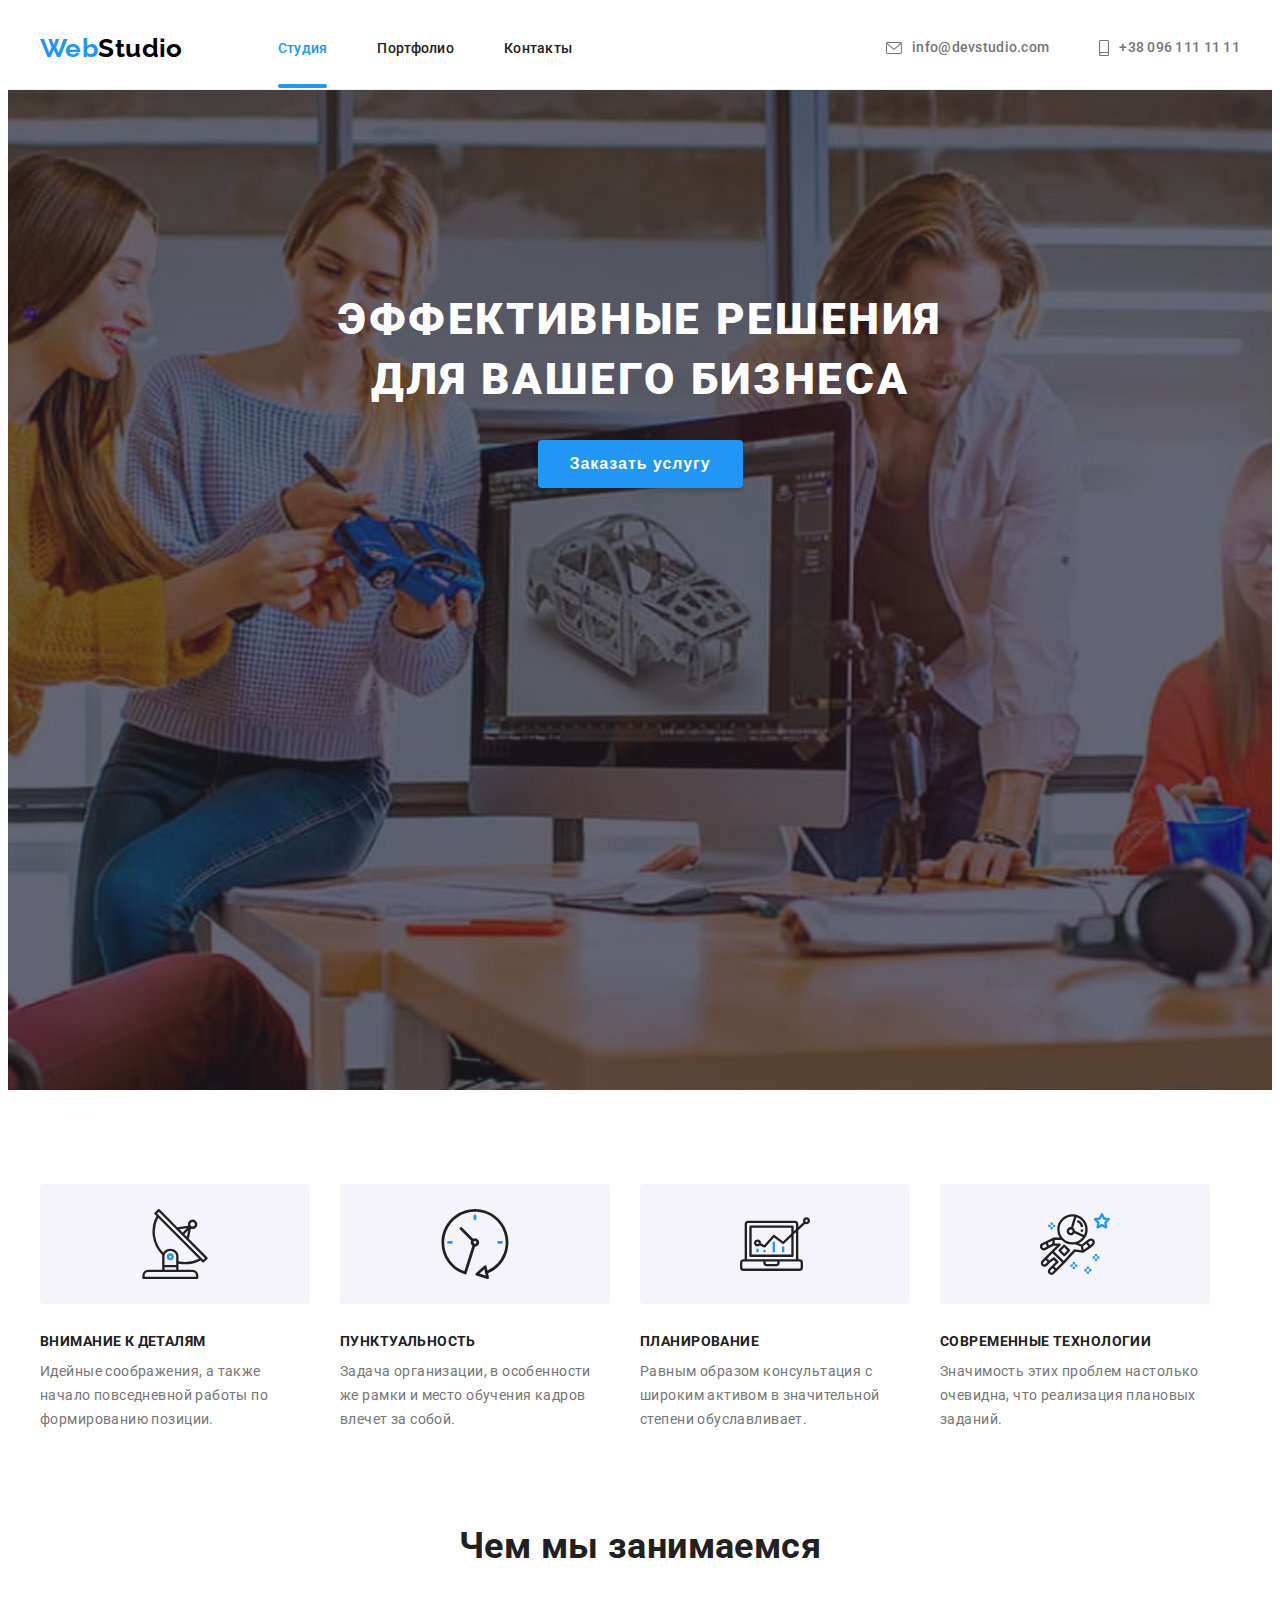
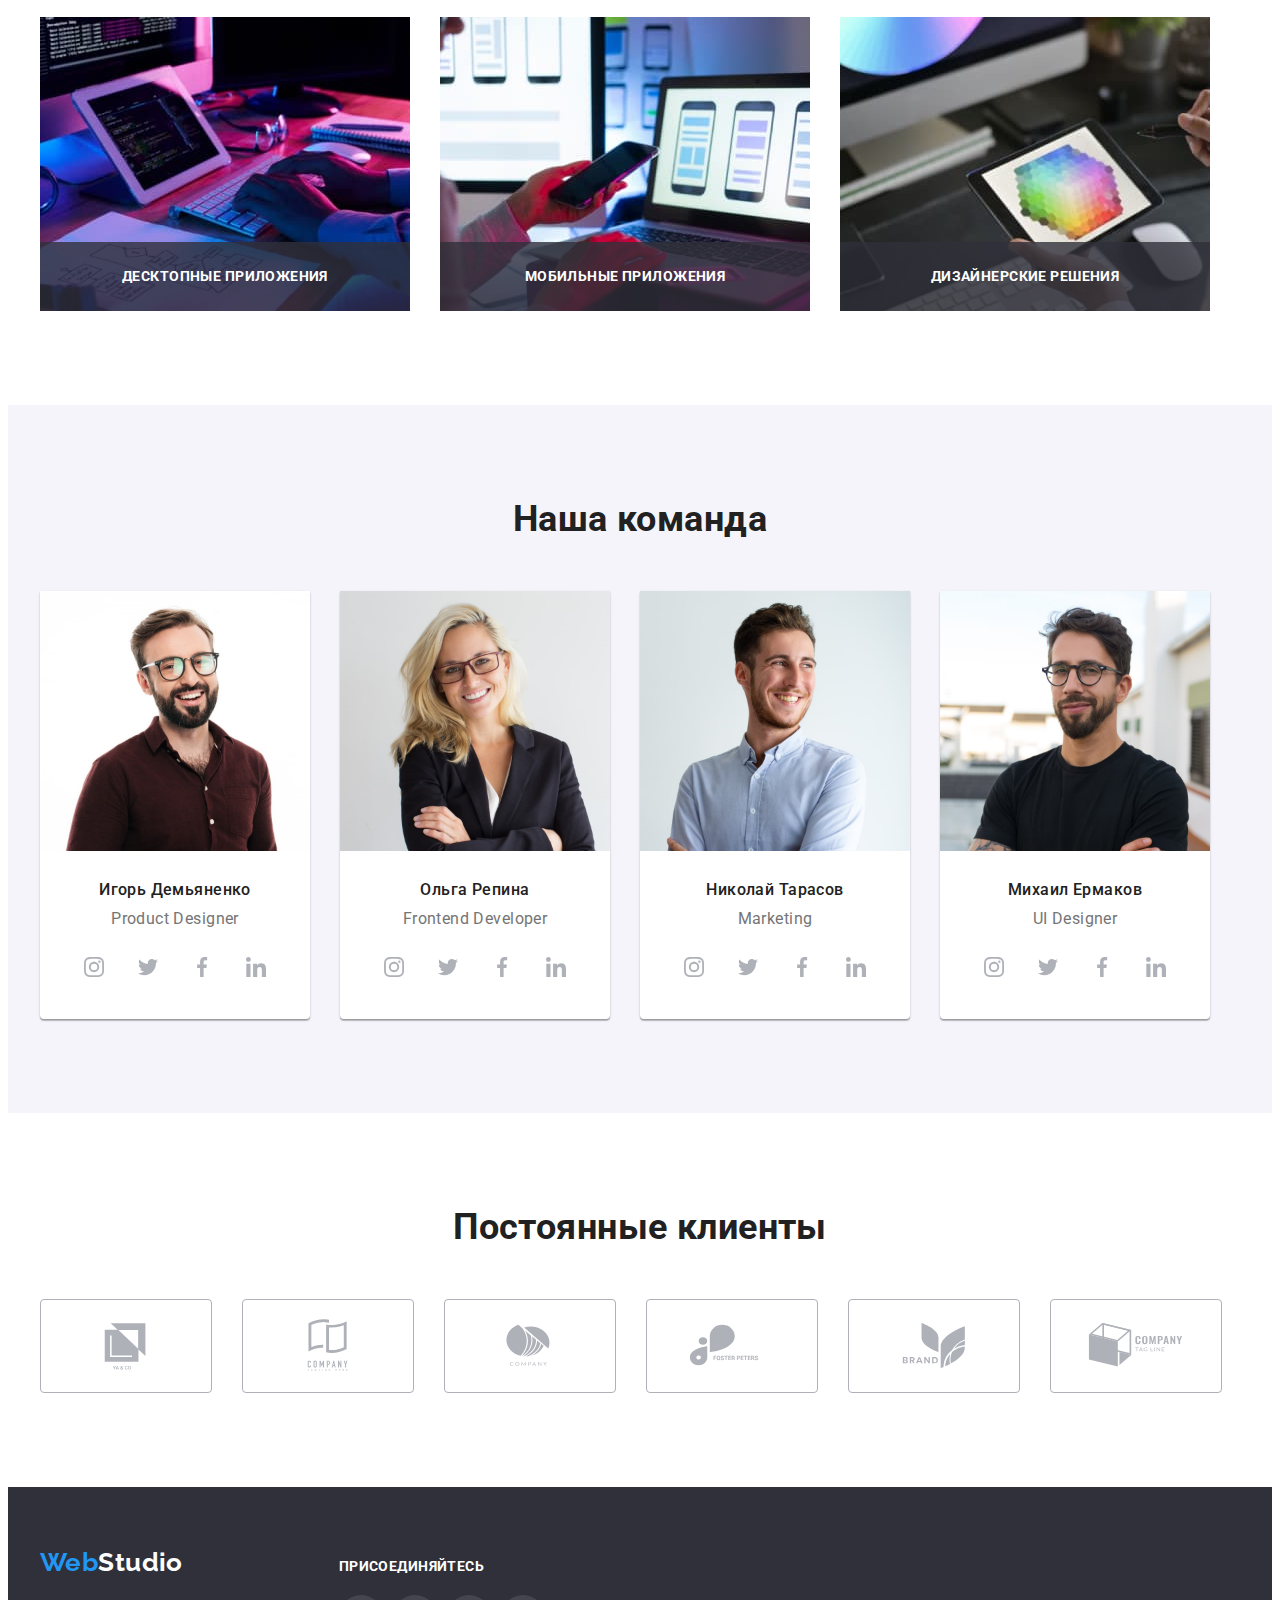
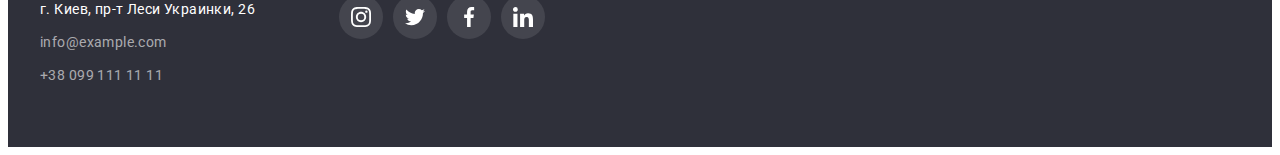
==== index.html @ 24ebf92d "Created" ====
<!DOCTYPE html>
<html lang="ru">
  <head>
    <meta charset="UTF-8" />
    <meta http-equiv="X-UA-Compatible" content="IE=edge" />
    <meta name="viewport" content="width=device-width, initial-scale=1.0" />
    <title>Студия</title>
    <link rel="preconnect" href="https://fonts.googleapis.com" />
    <link rel="preconnect" href="https://fonts.gstatic.com" crossorigin />
    <link
      href="https://fonts.googleapis.com/css2?family=Raleway:wght@700&family=Roboto:wght@400;500;700;900&display=swap"
      rel="stylesheet"
    />
    <link
      rel="stylesheet"
      href="https://cdnjs.cloudflare.com/ajax/libs/modern-normalize/1.1.0/modern-normalize.min.css"
      integrity="sha512-wpPYUAdjBVSE4KJnH1VR1HeZfpl1ub8YT/NKx4PuQ5NmX2tKuGu6U/JRp5y+Y8XG2tV+wKQpNHVUX03MfMFn9Q=="
      crossorigin="anonymous"
      referrerpolicy="no-referrer"
    />
    <!-- <link
      rel="stylesheet"
      href="https://cdnjs.cloudflare.com/ajax/libs/modern-normalize/1.1.0/modern-normalize.min.css"
    /> -->
    <link rel="stylesheet" href="./css/styles.css" />
  </head>
  <body>
    <!-- Header -->
    <header class="header">
      <div class="container flex-box">
        <!-- Навигация -->
        <nav class="main-nav">
          <a class="logo" href="./index.html"
            >Web<span class="logo-part">Studio</span></a
          >
          <ul class="nav-list">
            <li class="list-item">
              <a class="nav-link current" href="./index.html">Студия</a>
            </li>
            <li class="list-item">
              <a class="nav-link" href="./portfolio.html">Портфолио</a>
            </li>
            <li class="list-item"><a class="nav-link" href="">Контакты</a></li>
          </ul>
        </nav>
        <!-- Контакты -->
        <ul class="contacts">
          <li class="contacts-item">
            <a class="contacts-link" href="mailto:info@devstudio.com">
              <svg class="contacts-icon" width="16" height="12">
                <use href="./images/icons.svg#icon-envelope"></use>
              </svg>
              info@devstudio.com</a
            >
          </li>
          <li class="contacts-item">
            <a class="contacts-link" href="tel:+380961111111">
              <svg class="contacts-icon" width="10" height="16">
                <use href="./images/icons.svg#icon-smartphone"></use>
              </svg>
              +38 096 111 11 11</a
            >
          </li>
        </ul>
      </div>
    </header>
    <!-- Main -->
    <main>
      <!-- Секция1 -->
      <section class="hero">
        <div class="container">
          <h1 class="hero-title">
            Эффективные решения <br />
            для вашего бизнеса
          </h1>
          <button class="hero-button" type="button" data-modal-open>
            Заказать услугу
          </button>
        </div>
      </section>
      <!-- Наши преимущества -->
      <section class="section benefits">
        <div class="container">
          <h2 class="title visually-hidden">Наши преимущества</h2>
          <ul class="list">
            <li class="list-item">
              <div class="icon-wrap">
                <svg class="benefits-icon" width="70" height="70">
                  <use href="./images/icons.svg#icon-antenna"></use>
                </svg>
              </div>
              <h3 class="list-title">Внимание к деталям</h3>
              <p class="description">
                Идейные соображения, а также начало повседневной работы по
                формированию позиции.
              </p>
            </li>
            <li class="list-item">
              <div class="icon-wrap">
                <svg class="benefits-icon" width="70" height="70">
                  <use href="./images/icons.svg#icon-clock"></use>
                </svg>
              </div>
              <h3 class="list-title">Пунктуальность</h3>
              <p class="description">
                Задача организации, в особенности же рамки и место обучения
                кадров влечет за собой.
              </p>
            </li>
            <li class="list-item">
              <div class="icon-wrap">
                <svg class="benefits-icon" width="70" height="70">
                  <use href="./images/icons.svg#icon-diagram"></use>
                </svg>
              </div>
              <h3 class="list-title">Планирование</h3>
              <p class="description">
                Равным образом консультация с широким активом в значительной
                степени обуславливает.
              </p>
            </li>
            <li class="list-item">
              <div class="icon-wrap">
                <svg class="benefits-icon" width="70" height="70">
                  <use href="./images/icons.svg#icon-astronaut"></use>
                </svg>
              </div>
              <h3 class="list-title">Современные технологии</h3>
              <p class="description">
                Значимость этих проблем настолько очевидна, что реализация
                плановых заданий.
              </p>
            </li>
          </ul>
        </div>
      </section>
      <!-- Чем мы занимаемся -->
      <section class="section services">
        <div class="container">
          <h2 class="title">Чем мы занимаемся</h2>
          <ul class="list">
            <li class="item">
              <a class="link" href=""
                ><img
                  class="no-gap"
                  src="./images/html-coding.jpg"
                  alt="Верстка"
                  width="370"
                />
                <h3 class="services-name">Десктопные приложения</h3></a
              >
            </li>
            <li class="item">
              <a class="link" href=""
                ><img
                  class="no-gap"
                  src="./images/mobile-adaptation.jpg"
                  alt="Адаптация под мобильные утройства"
                  width="370"
                />
                <h3 class="services-name">Мобильные приложения</h3></a
              >
            </li>
            <li class="item">
              <a class="link" href=""
                ><img
                  class="no-gap"
                  src="./images/styling.jpg"
                  alt="Стилизация"
                  width="370"
                />
                <h3 class="services-name">Дизайнерские решения</h3></a
              >
            </li>
          </ul>
        </div>
      </section>
      <!-- Наша команда -->
      <section class="section team">
        <div class="container">
          <h2 class="title">Наша команда</h2>
          <ul class="list">
            <li class="item">
              <img
                class="no-gap"
                src="./images/igor-demianenko.jpg"
                alt="Игорь Демьяненко"
                width="270"
              />
              <h3 class="team-member">Игорь Демьяненко</h3>
              <p class="position">Product Designer</p>
              <ul class="social-list">
                <li class="social-item">
                  <a
                    class="social-link"
                    href=""
                    target="_blank"
                    rel="noopener noreferrer"
                  >
                    <svg class="social-icon" width="20" height="20">
                      <use href="./images/icons.svg#icon-instagram"></use>
                    </svg>
                  </a>
                </li>
                <li class="social-item">
                  <a
                    class="social-link"
                    href=""
                    target="_blank"
                    rel="noopener noreferrer"
                  >
                    <svg class="social-icon" width="20" height="20">
                      <use href="./images/icons.svg#icon-twitter"></use>
                    </svg>
                  </a>
                </li>
                <li class="social-item">
                  <a
                    class="social-link"
                    href=""
                    target="_blank"
                    rel="noopener noreferrer"
                  >
                    <svg class="social-icon" width="20" height="20">
                      <use href="./images/icons.svg#icon-facebook"></use>
                    </svg>
                  </a>
                </li>
                <li class="social-item">
                  <a
                    class="social-link"
                    href=""
                    target="_blank"
                    rel="noopener noreferrer"
                  >
                    <svg class="social-icon" width="20" height="20">
                      <use href="./images/icons.svg#icon-linkedin"></use>
                    </svg>
                  </a>
                </li>
              </ul>
            </li>
            <li class="item">
              <img
                class="no-gap"
                src="./images/olga-repina.jpg"
                alt="Ольга Репина"
                width="270"
              />
              <h3 class="team-member">Ольга Репина</h3>
              <p class="position">Frontend Developer</p>
              <ul class="social-list">
                <li class="social-item">
                  <a
                    class="social-link"
                    href=""
                    target="_blank"
                    rel="noopener noreferrer"
                  >
                    <svg class="social-icon" width="20" height="20">
                      <use href="./images/icons.svg#icon-instagram"></use>
                    </svg>
                  </a>
                </li>
                <li class="social-item">
                  <a
                    class="social-link"
                    href=""
                    target="_blank"
                    rel="noopener noreferrer"
                  >
                    <svg class="social-icon" width="20" height="20">
                      <use href="./images/icons.svg#icon-twitter"></use>
                    </svg>
                  </a>
                </li>
                <li class="social-item">
                  <a
                    class="social-link"
                    href=""
                    target="_blank"
                    rel="noopener noreferrer"
                  >
                    <svg class="social-icon" width="20" height="20">
                      <use href="./images/icons.svg#icon-facebook"></use>
                    </svg>
                  </a>
                </li>
                <li class="social-item">
                  <a
                    class="social-link"
                    href=""
                    target="_blank"
                    rel="noopener noreferrer"
                  >
                    <svg class="social-icon" width="20" height="20">
                      <use href="./images/icons.svg#icon-linkedin"></use>
                    </svg>
                  </a>
                </li>
              </ul>
            </li>
            <li class="item">
              <img
                class="no-gap"
                src="./images/nikolay-tarasov.jpg"
                alt="Николай Тарасов"
                width="270"
              />
              <h3 class="team-member">Николай Тарасов</h3>
              <p class="position">Marketing</p>
              <ul class="social-list">
                <li class="social-item">
                  <a
                    class="social-link"
                    href=""
                    target="_blank"
                    rel="noopener noreferrer"
                  >
                    <svg class="social-icon" width="20" height="20">
                      <use href="./images/icons.svg#icon-instagram"></use>
                    </svg>
                  </a>
                </li>
                <li class="social-item">
                  <a
                    class="social-link"
                    href=""
                    target="_blank"
                    rel="noopener noreferrer"
                  >
                    <svg class="social-icon" width="20" height="20">
                      <use href="./images/icons.svg#icon-twitter"></use>
                    </svg>
                  </a>
                </li>
                <li class="social-item">
                  <a
                    class="social-link"
                    href=""
                    target="_blank"
                    rel="noopener noreferrer"
                  >
                    <svg class="social-icon" width="20" height="20">
                      <use href="./images/icons.svg#icon-facebook"></use>
                    </svg>
                  </a>
                </li>
                <li class="social-item">
                  <a
                    class="social-link"
                    href=""
                    target="_blank"
                    rel="noopener noreferrer"
                  >
                    <svg class="social-icon" width="20" height="20">
                      <use href="./images/icons.svg#icon-linkedin"></use>
                    </svg>
                  </a>
                </li>
              </ul>
            </li>
            <li class="item">
              <img
                class="no-gap"
                src="./images/mihail-ermakov.jpg"
                alt="Михаил Ермаков"
                width="270"
              />
              <h3 class="team-member">Михаил Ермаков</h3>
              <p class="position">UI Designer</p>
              <ul class="social-list">
                <li class="social-item">
                  <a
                    class="social-link"
                    href=""
                    target="_blank"
                    rel="noopener noreferrer"
                  >
                    <svg class="social-icon" width="20" height="20">
                      <use href="./images/icons.svg#icon-instagram"></use>
                    </svg>
                  </a>
                </li>
                <li class="social-item">
                  <a
                    class="social-link"
                    href=""
                    target="_blank"
                    rel="noopener noreferrer"
                  >
                    <svg class="social-icon" width="20" height="20">
                      <use href="./images/icons.svg#icon-twitter"></use>
                    </svg>
                  </a>
                </li>
                <li class="social-item">
                  <a
                    class="social-link"
                    href=""
                    target="_blank"
                    rel="noopener noreferrer"
                  >
                    <svg class="social-icon" width="20" height="20">
                      <use href="./images/icons.svg#icon-facebook"></use>
                    </svg>
                  </a>
                </li>
                <li class="social-item">
                  <a
                    class="social-link"
                    href=""
                    target="_blank"
                    rel="noopener noreferrer"
                  >
                    <svg class="social-icon" width="20" height="20">
                      <use href="./images/icons.svg#icon-linkedin"></use>
                    </svg>
                  </a>
                </li>
              </ul>
            </li>
          </ul>
        </div>
      </section>
      <!-- Секция Клиенты -->
      <section class="section clients">
        <div class="container">
          <h2 class="title">Постоянные клиенты</h2>
          <ul class="clients-list">
            <li class="item">
              <a class="link" href="" target="_blank" rel="noopener noreferrer">
                <svg class="clients-icon" width="106" height="60">
                  <use href="./images/icons.svg#icon-logo-1"></use>
                </svg>
              </a>
            </li>
            <li class="item">
              <a class="link" href="" target="_blank" rel="noopener noreferrer">
                <svg class="clients-icon" width="106" height="60">
                  <use href="./images/icons.svg#icon-logo-2"></use>
                </svg>
              </a>
            </li>
            <li class="item">
              <a class="link" href="" target="_blank" rel="noopener noreferrer">
                <svg class="clients-icon" width="106" height="60">
                  <use href="./images/icons.svg#icon-logo-3"></use>
                </svg>
              </a>
            </li>
            <li class="item">
              <a class="link" href="" target="_blank" rel="noopener noreferrer">
                <svg class="clients-icon" width="106" height="60">
                  <use href="./images/icons.svg#icon-logo-4"></use>
                </svg>
              </a>
            </li>
            <li class="item">
              <a class="link" href="" target="_blank" rel="noopener noreferrer">
                <svg class="clients-icon" width="106" height="60">
                  <use href="./images/icons.svg#icon-logo-5"></use>
                </svg>
              </a>
            </li>
            <li class="item">
              <a class="link" href="" target="_blank" rel="noopener noreferrer">
                <svg class="clients-icon" width="106" height="60">
                  <use href="./images/icons.svg#icon-logo-6"></use>
                </svg>
              </a>
            </li>
          </ul>
        </div>
      </section>
    </main>
    <!-- Footer -->
    <footer class="footer">
      <div class="container flex-footer">
        <div class="address">
          <a class="logo" href="./index.html"
            >Web<span class="logo-part">Studio</span></a
          >
          <address>
            <p class="physical-address">г. Киев, пр-т Леси Украинки, 26</p>
            <br />
            <a class="web-address" href="mailto:info@example.com"
              >info@example.com</a
            ><br />
            <a class="web-address" href="tel:+380991111111"
              >+38 099 111 11 11</a
            >
          </address>
        </div>
        <div class="subscribe">
          <b class="join">Присоединяйтесь</b>
          <ul class="social-list">
            <li class="item">
              <a
                class="social-link"
                href=""
                target="_blank"
                rel="noopener noreferrer"
              >
                <svg class="social-icon" width="20" height="20">
                  <use href="./images/icons.svg#icon-instagram"></use>
                </svg>
              </a>
            </li>
            <li class="item">
              <a
                class="social-link"
                href=""
                target="_blank"
                rel="noopener noreferrer"
              >
                <svg class="social-icon" width="20" height="20">
                  <use href="./images/icons.svg#icon-twitter"></use>
                </svg>
              </a>
            </li>
            <li class="item">
              <a
                class="social-link"
                href=""
                target="_blank"
                rel="noopener noreferrer"
              >
                <svg class="social-icon" width="20" height="20">
                  <use href="./images/icons.svg#icon-facebook"></use>
                </svg>
              </a>
            </li>
            <li class="item">
              <a
                class="social-link"
                href=""
                target="_blank"
                rel="noopener noreferrer"
              >
                <svg class="social-icon" width="20" height="20">
                  <use href="./images/icons.svg#icon-linkedin"></use>
                </svg>
              </a>
            </li>
          </ul>
        </div>
      </div>
    </footer>

    <div class="back-drop is-hidden" data-modal>
      <div class="modal">
        <p>Lorem ipsum dolor sit amet consectetur.</p>
        <button class="close-button" type="button" data-modal-close>
          <svg class="close-icon" width="11" height="11">
                  <use href="./images/icons.svg#icon-close"></use>
                </svg>
        </button>
      </div>
    </div>
    <script src="./js/modal.js"></script>
  </body>
</html>
---- css/styles.css ----
/* Переменные */
:root {
  --background-color: #ffffff;
  --nav-link-color: #212121;
  --focus-color: #2196f3;
  --logo-color: #2196f3;
  --text-color: #757575;
  --title-color: #212121;
  --button-text-color: #212121;
}

/* основные стили */
body {
  background-color: var(--background-color);
  color: var(--text-color);
  font-family: Roboto, sans-serif;
  /* identical to box height, or 188% */
  font-size: 14px;
  line-height: 1.71;
  /* or 171% */
  letter-spacing: 0.03em;
}

.visually-hidden {
  position: absolute;
  width: 1px;
  height: 1px;
  margin: -1px;
  border: 0;
  padding: 0;

  white-space: nowrap;
  clip-path: inset(100%);
  clip: rect(0 0 0 0);
  overflow: hidden;
}

.header {
  border-bottom: 1px solid #ececec;
}

/* контейнер */
.container {
  width: 1200px;
  margin-top: 0;
  margin-bottom: 0;
  margin-right: auto;
  margin-left: auto;
  padding-left: 15px;
  padding-right: 15px;

  /* outline: 2px solid tomato;  */
}

/* флексбокс */
.flex-box {
  display: flex;
  align-items: center;
}

/* флексбокс для навигации */
.main-nav {
  display: flex;
  align-items: center;

  /* outline: 2px solid green;  */
}

/* Оформление списков навигации и контактов */

.nav-list {
  display: flex;
  margin: 0;
  padding: 0;

  list-style: none;

  /* outline: 2px solid yellow;  */
}

/* лого первая часть */
.logo /* ,.logo:hover,.logo:focus  */ {
  margin-right: 95px;
  padding-top: 25px;
  padding-bottom: 25px;

  color: var(--logo-color);
  font-family: "Raleway", sans-serif;
  font-weight: 700;
  font-size: 26px;
  line-height: 1.19;
  /* identical to box height */
  text-decoration: none;

  /* outline: 2px solid blue;  */
}

/* Лого вторая часть */
.logo-part /* ,.logo-part:focus,.logo-part:hover */ {
  --logo-color: #000000;
  color: var(--logo-color);
}

/* отступ между ссылками навигцации */
.nav-list .list-item + .list-item {
  margin-left: 50px;
}

/* 
альтернтивный отступ между ссылками навигации

.nav-list .list-item:not(:last-child)  {
    margin-right: 50px;
} */

/* Ссылки навигации */
.nav-link {
  position: relative;
  padding-top: 32px;
  padding-bottom: 32px;

  color: var(--nav-link-color);
  font-weight: 500;
  line-height: 1.14;
  letter-spacing: 0.02em;
  text-decoration: none;

  transition: color 250ms cubic-bezier(0.4, 0, 0.2, 1);

  /* outline: 2px solid green;  */
}

.current.nav-link::after {
  content: '';
  position: absolute;
  left: 0;
  bottom: 0;
  width: 100%;
  height: 4px;
  background-color: #2196F3;
  border-radius: 2px;
}

/* Подсветка текущей страницы и наведения */
.current,
.nav-link:hover,
.nav-link:focus {
  color: var(--focus-color);
}

/* оформление контактов */

.contacts {
  display: flex;
  margin: 0;
  padding: 0;
  margin-left: auto;

  list-style: none;

  /* outline: 2px solid black;  */
}

.contacts-item {
  /* outline: 2px solid gold; */
}

.contacts-link {
  display: inline-flex;
  align-items: center;
  padding-top: 32px;
  padding-bottom: 32px;

  color: var(--text-color);
  font-weight: 500;
  line-height: 1.14;
  letter-spacing: 0.02em;
  text-decoration: none;

  transition: color 250ms cubic-bezier(0.4, 0, 0.2, 1);

  /* outline: 2px solid green;   */
}

/* отступ между контактами */
.contacts-item + .contacts-item {
  margin-left: 50px;
}

/* альтернтивный отступ между контактами */
/* .contacts-item:not(:last-child) {
    margin-right: 50px;
} */

.contacts-link:hover,
.contacts-link:focus {
  color: var(--focus-color);
}

.contacts-icon {
  margin-right: 10px;
  fill: currentColor;
}

/* Стилизация основы */

/* Секция герой */
.hero {
  max-width: 1600px;
  height: 600px;
  margin-left: auto;
  margin-right: auto;

  padding-top: 200px;
  padding-bottom: 200px;

  background-color: #c4c4c4;
  background-image: linear-gradient(
      to right,
      rgba(47, 48, 58, 0.4),
      rgba(47, 48, 58, 0.4)
    ),
    url(../images/hero.jpg);
  background-size: cover;
  background-repeat: no-repeat;
  background-position: center;

  /* outline: 2px solid black;  */
}

/* Оформления заголовка */
.hero-title {
  margin: 0;
  margin-bottom: 30px;

  /* background-color: #757575; временное значение */
  --title-color: #ffffff;
  color: var(--title-color);
  font-weight: 900;
  font-size: 44px;
  line-height: 1.36;
  /* or 136% */
  text-align: center;
  letter-spacing: 0.06em;
  text-transform: uppercase;

  /* outline: 2px solid black;  */
}

/* кнопка герой */
.hero-button {
  display: block;
  padding-top: 10px;
  padding-bottom: 10px;
  padding-right: 32px;
  padding-left: 32px;
  margin-right: auto;
  margin-left: auto;

  border: none;
  border-radius: 4px;

  --button-text-color: #ffffff;
  color: var(--button-text-color);
  background-color: var(--focus-color);
  font-size: 16px;
  font-weight: 700; /*????*/
  line-height: 1.8;
  /* identical to box height, or 188% */
  letter-spacing: 0.06em;
  cursor: pointer;

  box-shadow: 0px 4px 4px rgba(0, 0, 0, 0.15);

  transition: color 250ms cubic-bezier(0.4, 0, 0.2, 1), background-color 250ms cubic-bezier(0.4, 0, 0.2, 1);

  /* outline: 2px solid black;  */
}

.hero-button:hover,
.hero-button:focus {
  --button-text-color: #000000;
  color: var(--button-text-color);
  --focus-color: #ffffff;
  background-color: var(--focus-color);
}

.section {
  padding-top: 94px;
  padding-bottom: 94px;

  /* outline: 2px solid grey; */
}

/* Секция преимущества */
.benefits {
}

.benefits .icon-wrap {
  display: flex;
  height: 120px;
  margin-bottom: 30px;
  align-items: center;
  justify-content: center;

  background-color: #f5f4fa;
  border-radius: 4px;

  /* outline: 2px solid green; */
}

.benefits-icon {
}

/* Оформление заголовка преимуществ */
.benefits .title {
  
  margin: 0;

  color: var(--title-color);
  font-size: 36px;
  line-height: 1.16;
  text-align: center;

  /* outline: 2px solid green; */
}

/* оформление списка преимуществ */
.benefits .list {
  display: flex;
  margin: 0;
  padding: 0;

  list-style: none;

  /* outline: 2px solid yellow; */
}

.benefits .list-item {
  width: 270px;
}

.benefits .list-item + .list-item {
  margin-left: 30px;
}

/* оформление преимущества */
.benefits .list-title {
  margin: 0;
  margin-bottom: 10px;

  color: var(--title-color);
  font-style: normal;
  font-size: 14px;
  line-height: 1.14;
  text-transform: uppercase;

  /* outline: 2px solid blueviolet; */
}

.benefits .description {
  margin: 0;

  /* outline: 2px solid brown; */
}

/* секция услуги */
.services {
  padding-top: 0;
}

.services .title {
  margin: 0;
  margin-bottom: 50px;

  color: var(--title-color);
  font-size: 36px;
  line-height: 1.16;
  text-align: center;

  /* outline: 2px solid green; */
}

/* оформление списка услуг */
.services .list {
  display: flex;
  margin: 0;
  padding: 0;

  list-style: none;

  /* outline: 2px solid gold; */
}

.services .item + .item {
  margin-left: 30px;
}

.services .no-gap {
  display: block;

  /* outline: 2px solid firebrick; */
}

.services .link {
  position: relative;
  text-decoration: none;
}

.services .services-name {
  position:absolute;
  bottom: 0;
  left:0;
  width: 100%;
  margin:0;
  padding-top: 27px;
  padding-bottom: 27px;
  background-color: rgba(47, 48, 58, 0.8);

  font-size: inherit; 
  line-height: 1.14;
  text-align: center;
  letter-spacing: 0.03em;
  text-transform: uppercase;
  color: #ffffff;

}

/* секция команда */
.team.section {
  --background-color: #f5f4fa;
  background-color: var(--background-color);
}

.team .title {
  margin: 0;
  margin-bottom: 50px;

  color: var(--title-color);
  font-size: 36px;
  line-height: 1.16;
  text-align: center;

  /* outline: 2px solid green; */
}

/* оформление списка команды */
.team .list {
  display: flex;
  margin: 0;
  padding: 0;

  list-style: none;

  /* outline: 2px solid teal; */
}

.team .item {
  padding-bottom: 30px;
  --background-color: #ffffff;
  background-color: var(--background-color);

  box-shadow: 0px 1px 3px rgba(0, 0, 0, 0.12), 0px 1px 1px rgba(0, 0, 0, 0.14),
    0px 2px 1px rgba(0, 0, 0, 0.2);
  border-radius: 0px 0px 4px 4px;

  /* outline: 2px solid purple; */
}

.team .item + .item {
  margin-left: 30px;
}

.team .no-gap {
  display: block;
  margin-bottom: 30px;
}

/* офрормление сотрудника */
.team-member {
  margin: 0;
  margin-bottom: 10px;

  color: var(--title-color);
  font-weight: 500;
  font-size: 16px;
  line-height: 1.18;
  /* identical to box height */
  text-align: center;
}

/* оформление должности */
.position {
  margin: 0;
  margin-bottom: 16px;

  color: var(--text-color);
  font-size: 16px;
  line-height: 1.18;
  /* identical to box height */
  text-align: center;
}

.team .social-list {
  display: flex;
  list-style: none;
  margin: 0;
  padding: 0;
  justify-content: center;

  /* outline: 2px solid white; */
}

.team .social-item + .social-item {
  margin-left: 10px;
}

.team .social-link {
  display: inline-flex;
  width: 44px;
  height: 44px;
  align-items: center;
  justify-content: center;

  color: #afb1b8;
  background-color: #ffffff;

  /* border: 1px solid #afb1b8; */
  border-radius: 50%;

  text-decoration: none;

  transition: color 250ms cubic-bezier(0.4, 0, 0.2, 1), background-color 250ms cubic-bezier(0.4, 0, 0.2, 1);;
}

.team .social-link:focus,
.team .social-link:hover {
  color: #ffffff;
  background-color: var(--focus-color);
}

.team .social-icon {
  fill: currentColor;
}

.clients .title {
  margin: 0;
  margin-bottom: 50px;

  color: var(--title-color);
  font-size: 36px;
  line-height: 1.16;
  text-align: center;

  /* outline: 2px solid green; */
}

/* оформление списка клиентов */
.clients-list {
  display: flex;
  margin: 0;
  padding: 0;
  list-style: none;

  /* outline: 2px solid teal; */
}

.clients-list .link {
  display: inline-flex;
  width: 170px;
  height: 92px;
  align-items: center;
  justify-content: center;

  color: #afb1b8;

  border: 1px solid #afb1b8;
  border-radius: 4px;

  text-decoration: none;

  transition: color 250ms cubic-bezier(0.4, 0, 0.2, 1), border-color 250ms cubic-bezier(0.4, 0, 0.2, 1);

  /* outline: 2px solid black; */
}

.clients-list .item + .item {
  margin-left: 30px;
}

.clients-list .link:focus,
.clients-list .link:hover {
  color: var(--focus-color);
  border-color: var(--focus-color);
}

.clients-icon {
  fill: currentColor;
}

.projects .title {

  margin: 0;

  color: var(--title-color);
  font-size: 36px;
  line-height: 1.16;
  text-align: center;

  /* outline: 2px solid purple; */
}

/* оформление списка фильтра */
.filter {
  display: flex;
  justify-content: center;
  margin: 0;
  padding: 0;
  margin-bottom: 50px;

  list-style: none;

  /* outline: 2px solid orange; */
}

/* оформление кнопок фильтра */
.filter-button {
  padding-top: 6px;
  padding-bottom: 6px;
  padding-right: 22px;
  padding-left: 22px;

  color: var(--button-text-color);
  font-family: "Roboto";
  font-weight: 500;
  font-size: 16px;
  line-height: 1.62;
  /* identical to box height, or 162% */
  letter-spacing: 0.03em;
  cursor: pointer;

  border: none;
  border-radius: 4px;

  transition: color 250ms cubic-bezier(0.4, 0, 0.2, 1), background-color 250ms cubic-bezier(0.4, 0, 0.2, 1), box-shadow 250ms cubic-bezier(0.4, 0, 0.2, 1) ;
}

.filter .item:not(:last-child) {
  margin-right: 8px;
}

.filter-button:hover,
.filter-button:focus {
  --text-color: #ffffff;
  color: var(--text-color);
  background-color: var(--focus-color);

  box-shadow: 0px 3px 1px rgba(0, 0, 0, 0.1), 0px 1px 2px rgba(0, 0, 0, 0.08),
    0px 2px 2px rgba(0, 0, 0, 0.12);
}

/* оформление списка проектов */
.projects-list {
  display: flex;
  flex-wrap: wrap;
  margin: 0;
  padding: 0;

  list-style: none;

  /* outline: 2px solid green; */
}

.projects-list .item {
  width: calc((100% - 60px) / 3);
  margin-right: 30px;
  margin-bottom: 30px;

  transition: box-shadow 250ms cubic-bezier(0.4, 0, 0.2, 1);

  /* outline: 2px solid red; */
}

.projects-list .item:hover,
.projects-list .item:focus {
  box-shadow: 0px 1px 1px rgba(0, 0, 0, 0.12), 0px 4px 4px rgba(0, 0, 0, 0.06),
    1px 4px 6px rgba(0, 0, 0, 0.16);
}

.projects-list .item:nth-child(3n) {
  margin-right: 0;
}

.projects-list .item:nth-child(n + 7) {
  margin-bottom: 0;
}

.projects-list .no-gap {
  display: block;
}

/* оформление карточки проекта */
.projects-link {
  text-decoration: none;
}

.thumb-wrap {
  position: relative;
  overflow: hidden;
}

.projects-list .details {
  position: absolute;
  left: 0;
  top: 0;

  margin: 0;
  padding-top: 63px;
  padding-bottom: 63px;
  padding-right: 24px;
  padding-left: 24px;
  font-size: 18px;
  line-height: 1.56;
  letter-spacing: 0.03em;

  background-color: rgba(33, 150, 243, 0.9);  
  color: #ffffff;

  transform: translateY(100%);
  transition: transform 250ms cubic-bezier(0.4, 0, 0.2, 1);
}

.projects-list .item:hover .details, 
.projects-link:focus .details {
  transform: translateY(0%);
} 

.projects-list .desc {
  padding-top: 20px;
  padding-bottom: 20px;
  padding-right: 24px;
  padding-left: 24px;

  border-right: 1px solid #eeeeee;
  border-bottom: 1px solid #eeeeee;
  border-left: 1px solid #eeeeee;

  /* outline: 2px solid orange; */
}
/* офрмление названия проекта */
.projects-name {
  margin: 0;
  margin-bottom: 4px;

  color: var(--title-color);
  font-size: 18px;
  line-height: 2;
  /* identical to box height, or 200% */
  letter-spacing: 0.06em;

  transition: color 250ms cubic-bezier(0.4, 0, 0.2, 1);
}

/* оформление типа проекта */
.projects-type {
  color: var(--text-color);
  font-size: 16px;
  line-height: 1.88;
  /* identical to box height, or 188% */

  /* outline: 2px solid orange; */
}

/* оформление сотостояния карточки проекта */
.projects-name:active,
.projects-name:hover,
.projects-name:focus,
.projects-type:active,
.projects-type:hover,
.projects-type:focus {
  color: var(--focus-color);
}

/* footer style */

/* меняем цвет заливки, тк лого белый и текст белый */
.footer {
  padding-top: 60px;
  padding-bottom: 60px;

  --background-color: #2f303a;
  background-color: var(--background-color);
}

.flex-footer {
  display: flex;
  align-items: baseline;
}

.footer .logo {
  display: inline-block; /*!!!!!!*/
  margin: 0;
  margin-right: 156px;

  margin-bottom: 20px;
  padding: 0;
  /* padding-top: 25px;
    padding-bottom: 25px; */
}

.footer .logo-part {
  --logo-color: #ffffff;
  color: var(--logo-color);
}

.physical-address {
  display: inline-block;

  margin: 0;
  margin-bottom: 9px;

  --text-color: #ffffff;
  color: var(--text-color);
  font-style: normal;

  /* outline: 2px solid green;  */
}

.web-address {
  display: inline-block;
  /*!!!!!!*/
  color: rgba(255, 255, 255, 0.6);
  font-style: normal;
  text-decoration: none;

  /* outline: 2px solid white; */

  transition: color 250ms cubic-bezier(0.4, 0, 0.2, 1);
}

.web-address:not(:last-child) {
  margin-bottom: 9px;
}

.web-address:hover,
.web-address:focus {
  color: var(--focus-color);
}

.join {
  display: inline-block;
  margin-bottom: 20px;
  line-height: 1.14;
  text-transform: uppercase;
  --text-color: #ffffff;
  color: var(--text-color);

  /* outline: 2px solid white; */
}

.subscribe .social-list {
  display: flex;
  list-style: none;
  margin: 0;
  padding: 0;

  /* outline: 2px solid white; */
}

.subscribe .item + .item {
  margin-left: 10px;
}

.subscribe .social-link {
  display: inline-flex;
  width: 44px;
  height: 44px;
  align-items: center;
  justify-content: center;

  /* color: #afb1b8; */
  background-color: rgba(255, 255, 255, 0.1);

  /* border: 1px solid #afb1b8; */
  border-radius: 50%;

  text-decoration: none;

  transition: color 250ms cubic-bezier(0.4, 0, 0.2, 1), background-color 250ms cubic-bezier(0.4, 0, 0.2, 1);
}

.subscribe .social-link:focus,
.subscribe .social-link:hover {
  color: var(--focus-color);
  background-color: var(--focus-color);
}

.subscribe .social-icon {
  fill: #ffffff;
}

.back-drop {
  position: fixed;
  top: 0;
  left: 0;
  width: 100%;
  height: 100%;
  background-color: rgba(0, 0, 0, 0.2);

  opacity: 1;

  transition: opacity 250ms cubic-bezier(0.4, 0, 0.2, 1);
}

.back-drop.is-hidden {
  opacity: 0;
  pointer-events: none;
  /* visibility: hidden; */
}

.back-drop.is-hidden .modal {
  transform: translate(-50%, -50%) scale(1.5);

  
  
}

.modal {
  position: absolute;
  top: 50%;
  left: 50%;

  width: 528px;
  height: 581px;
  padding: 15px;

  transform: translate(-50%, -50%) scale(1) rotate(5turn);

  transition: transform 250ms cubic-bezier(0.4, 0, 0.2, 1);

  background-color: #ffffff;
 
  box-shadow: 0px 1px 3px rgba(0, 0, 0, 0.12), 0px 1px 1px rgba(0, 0, 0, 0.14), 0px 2px 1px rgba(0, 0, 0, 0.2);
  border-radius: 4px;
}

.modal .close-button {
  position: absolute;
  top: 0;
  right: 0;
  height: 30px;
  width: 30px;
  background-color: #FFFFFF;
  border: 1px solid rgba(0, 0, 0, 0.1);
  border-radius: 50%;

  transform: translate(-8px, 8px);
}
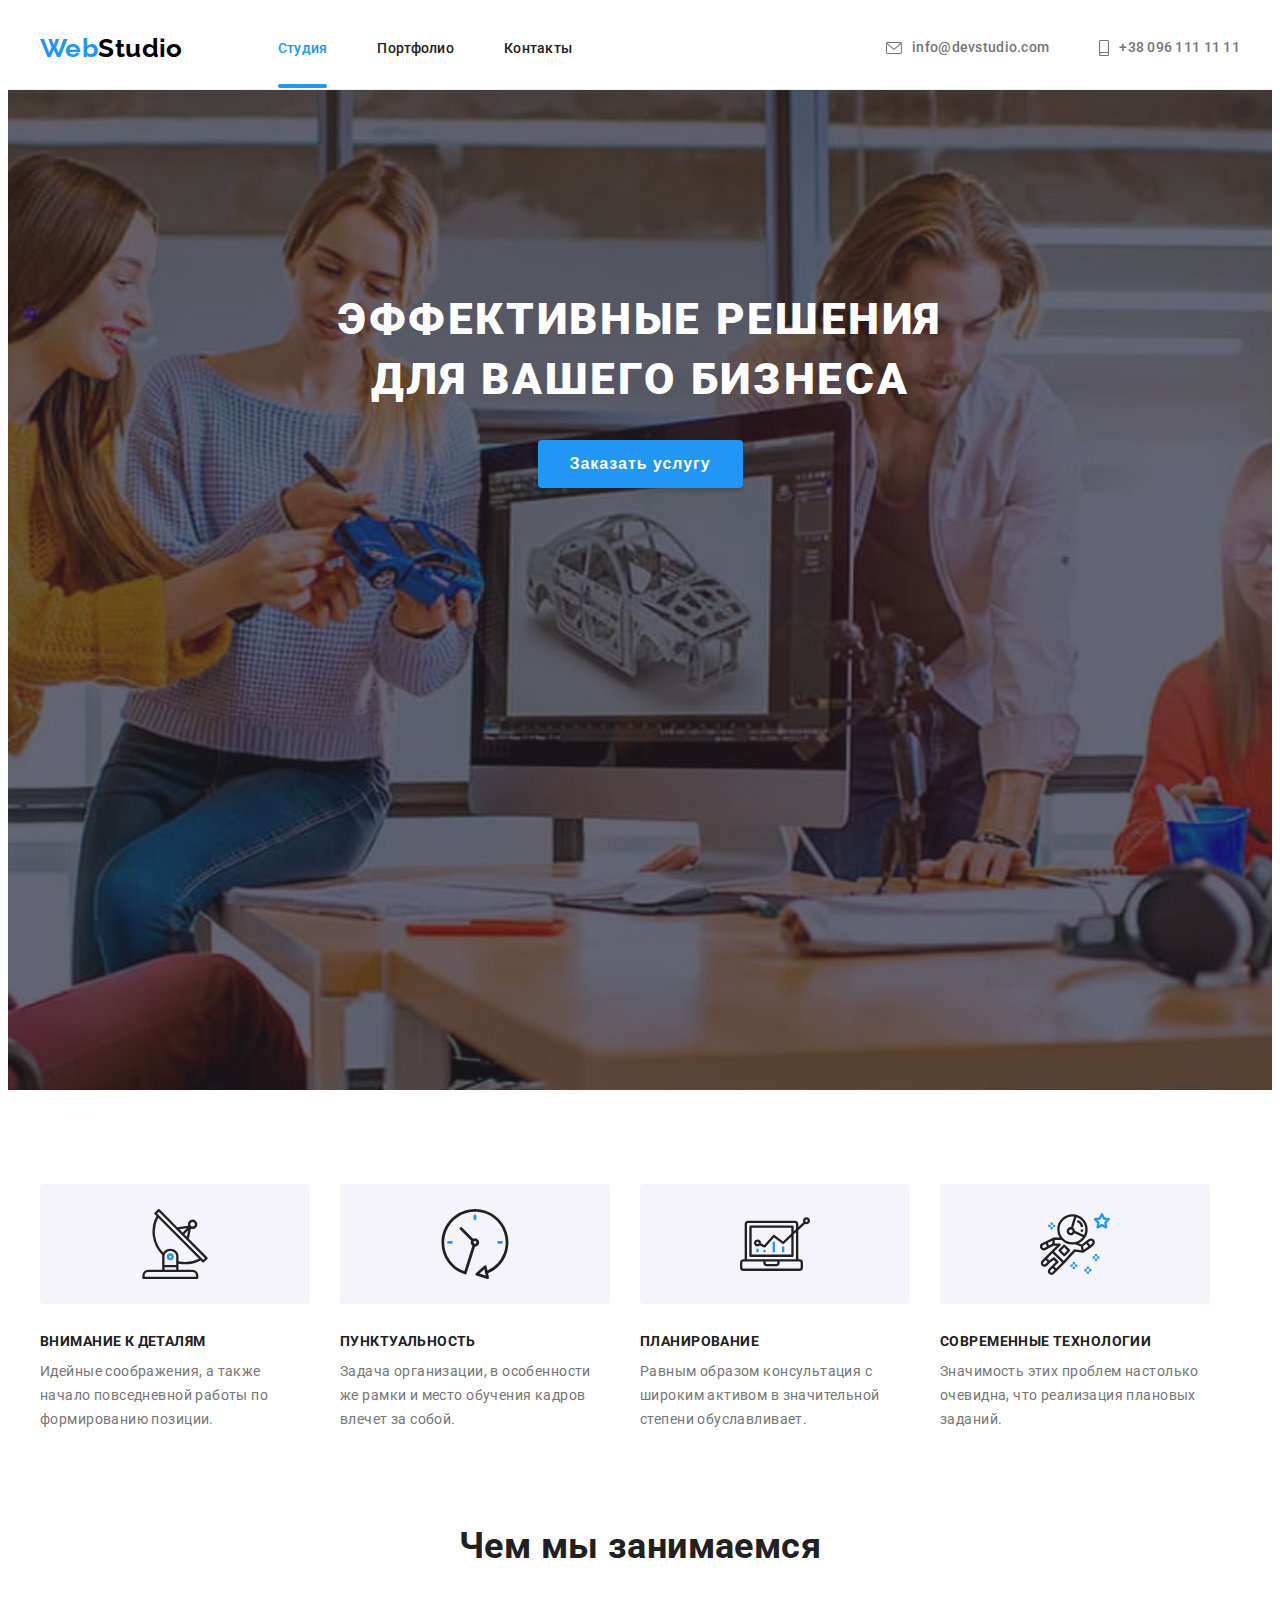
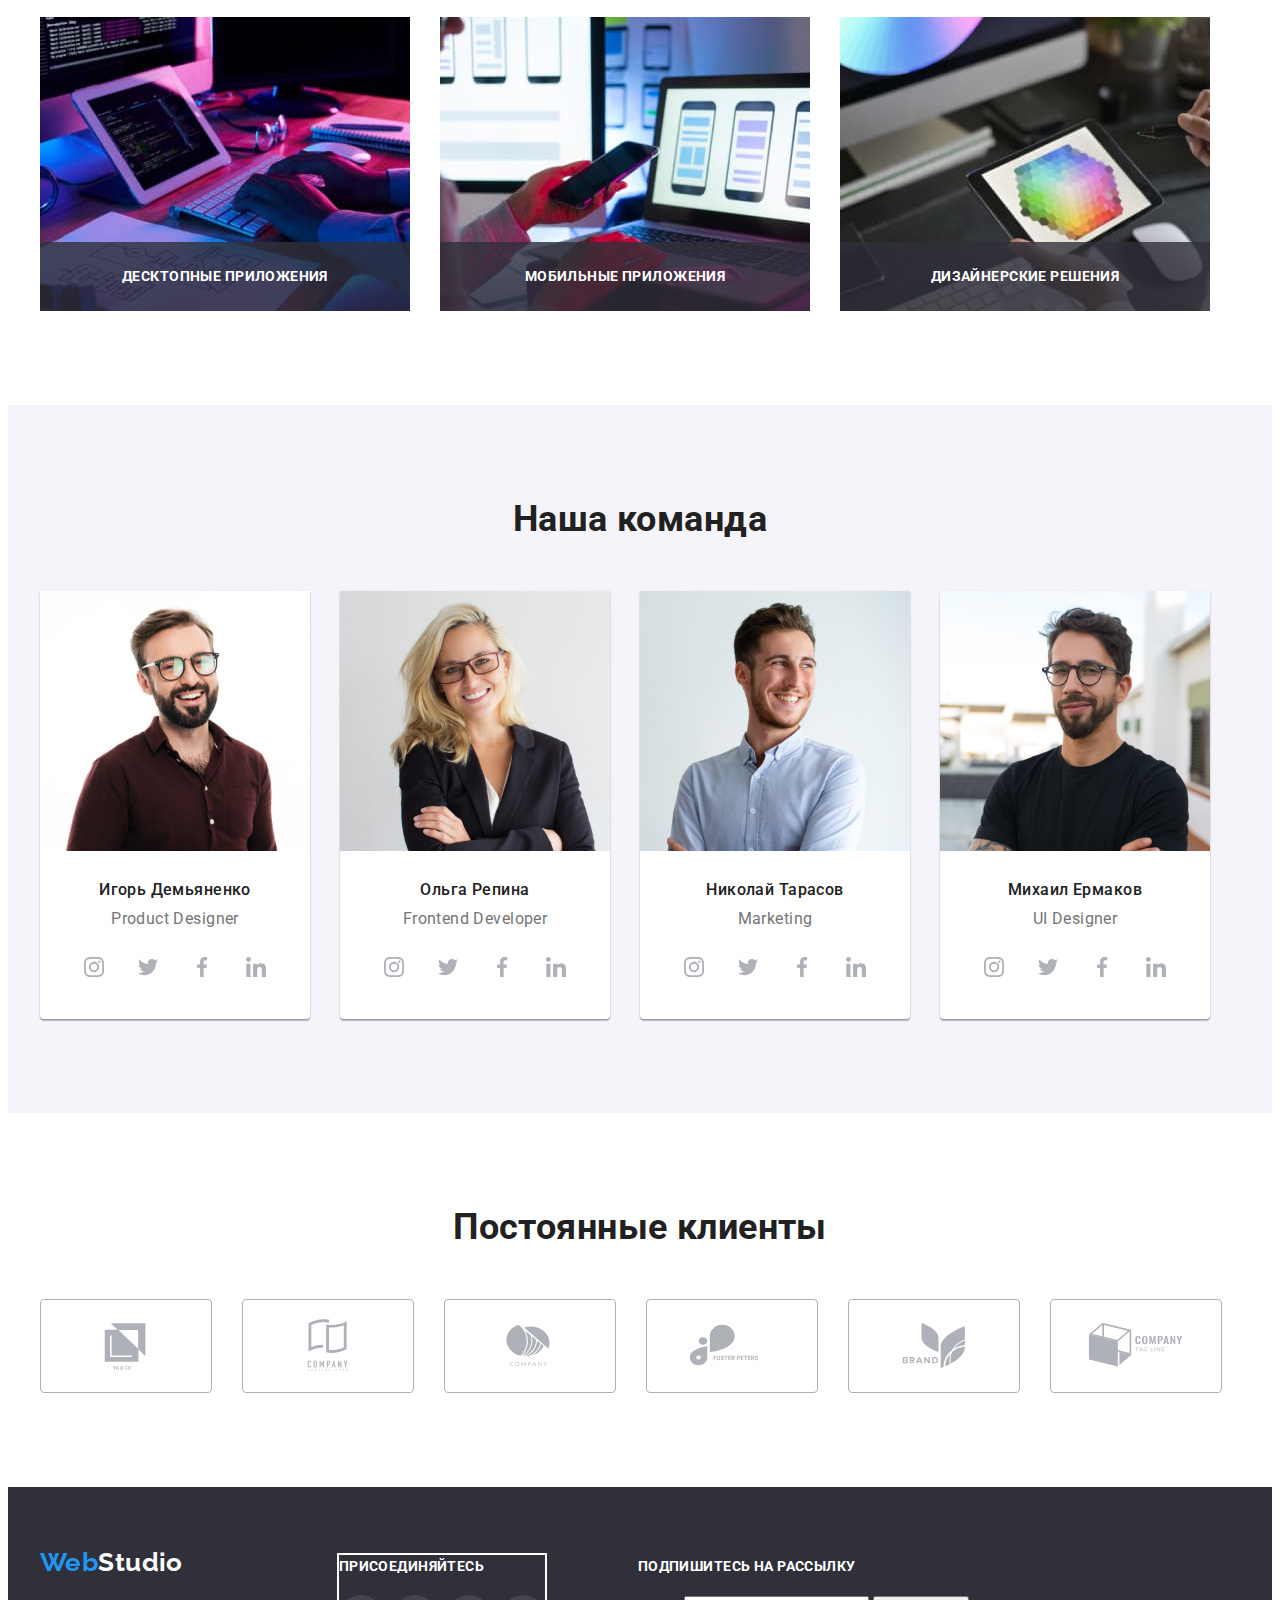
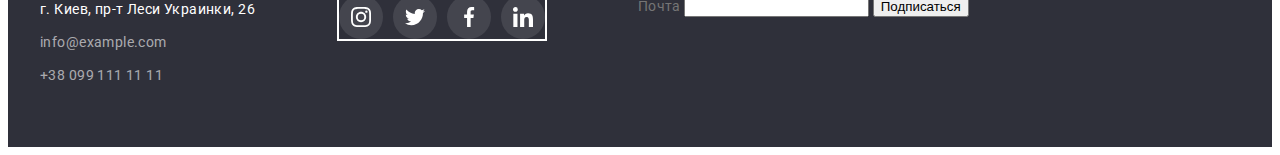
==== commit 29c3c094: "Started" ====
--- a/index.html
+++ b/index.html
@@ -545,6 +545,14 @@
             </li>
           </ul>
         </div>
+        <div class="subscription flex-subscription">
+          <b class="join">Подпишитесь на рассылку</b>
+          <form class="js-speaker-form">
+            <label for="email">Почта</label>
+            <input type="email" name="email" id="email" />
+            <button type="submit">Подписаться</button>
+          </form>
+        </div>
       </div>
     </footer>
 
@@ -553,11 +561,27 @@
         <p>Lorem ipsum dolor sit amet consectetur.</p>
         <button class="close-button" type="button" data-modal-close>
           <svg class="close-icon" width="11" height="11">
-                  <use href="./images/icons.svg#icon-close"></use>
-                </svg>
+            <use href="./images/icons.svg#icon-close"></use>
+          </svg>
         </button>
       </div>
     </div>
+
+    <script>
+      (() => {
+        document
+          .querySelector(".js-speaker-form")
+          .addEventListener("submit", (e) => {
+            e.preventDefault();
+
+            new FormData(e.currentTarget).forEach((value, name) =>
+              console.log(`${name}: ${value}`)
+            );
+
+            e.currentTarget.reset();
+          });
+      })();
+    </script>
     <script src="./js/modal.js"></script>
   </body>
 </html>
--- a/css/styles.css
+++ b/css/styles.css
@@ -858,6 +858,11 @@
   /* outline: 2px solid white; */
 }
 
+.subscribe {
+  margin-right: 93px;
+  outline: 2px solid white;
+}
+
 .subscribe .social-list {
   display: flex;
   list-style: none;
@@ -897,6 +902,12 @@
 
 .subscribe .social-icon {
   fill: #ffffff;
+}
+
+
+.flex-subscription {
+  display: flex;
+  flex-direction: column;
 }
 
 .back-drop {
@@ -950,6 +961,7 @@
   right: 0;
   height: 30px;
   width: 30px;
+  padding: 0;
   background-color: #FFFFFF;
   border: 1px solid rgba(0, 0, 0, 0.1);
   border-radius: 50%;
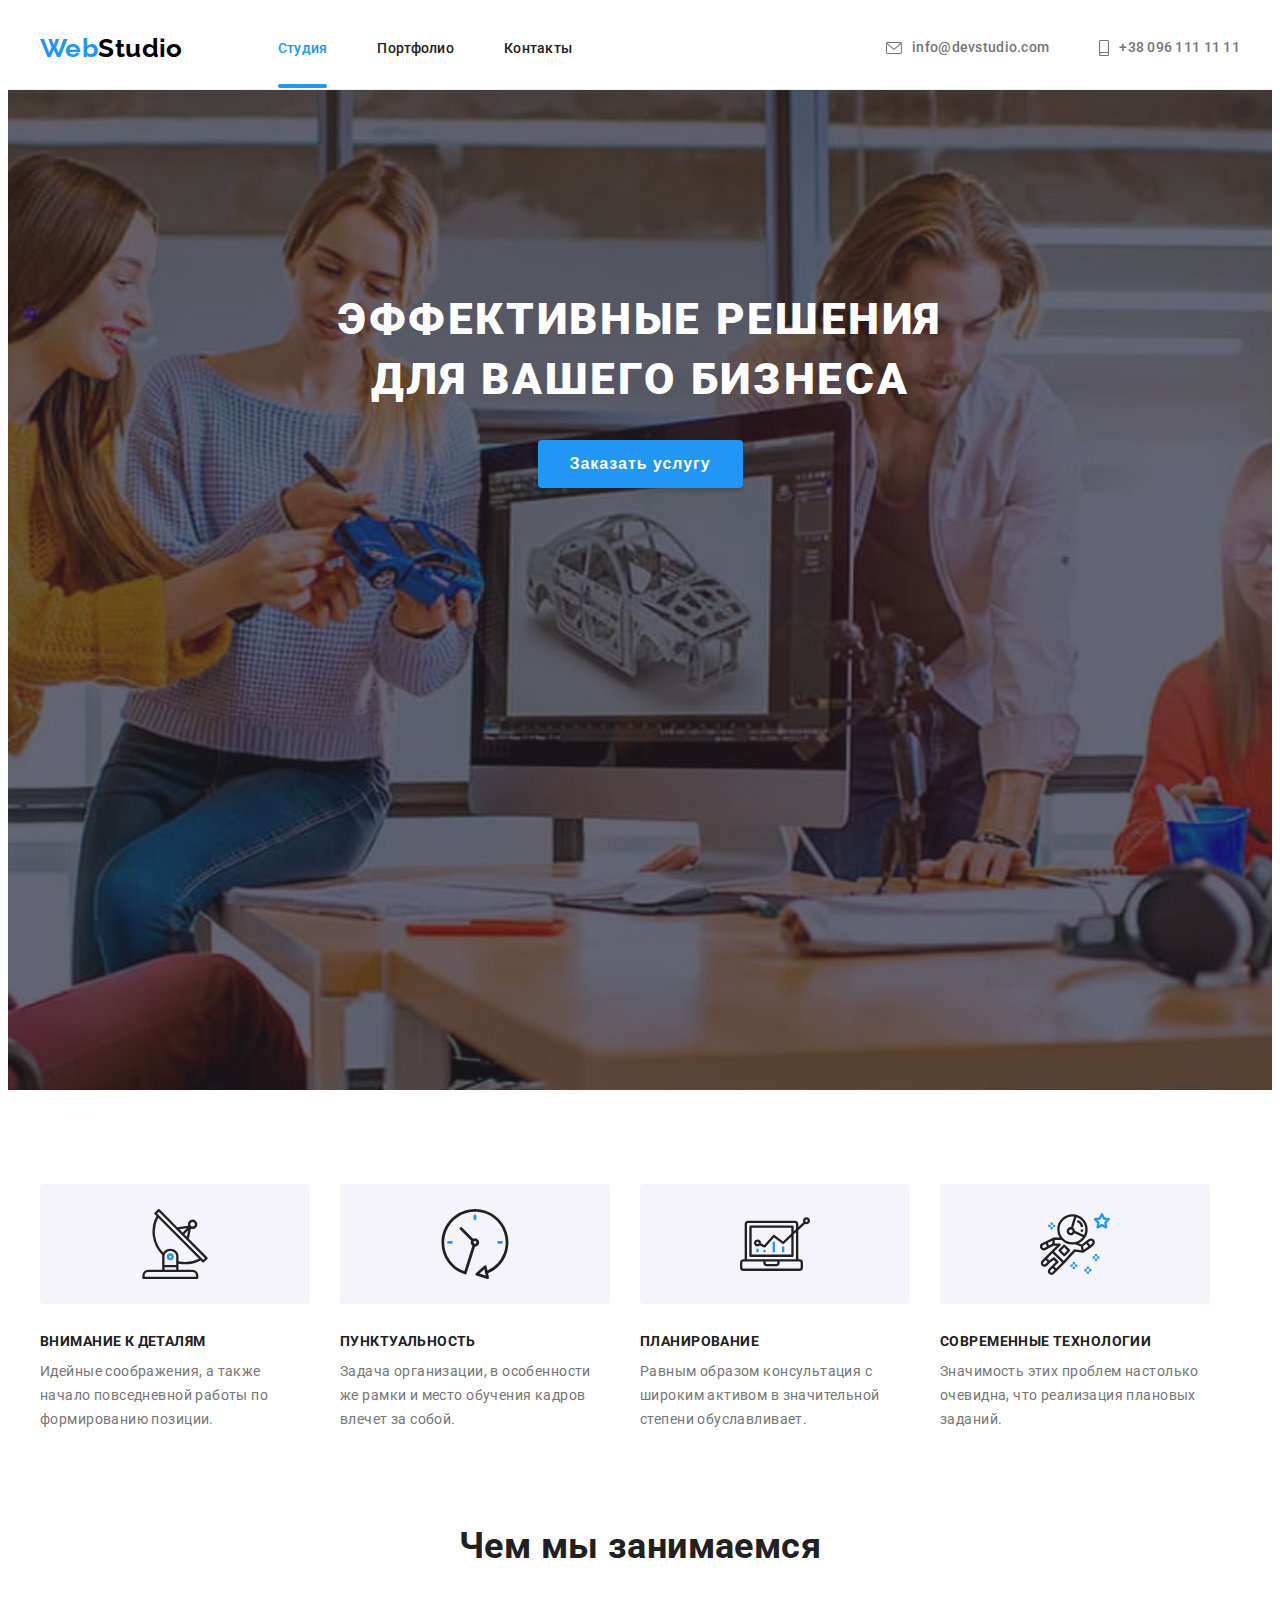
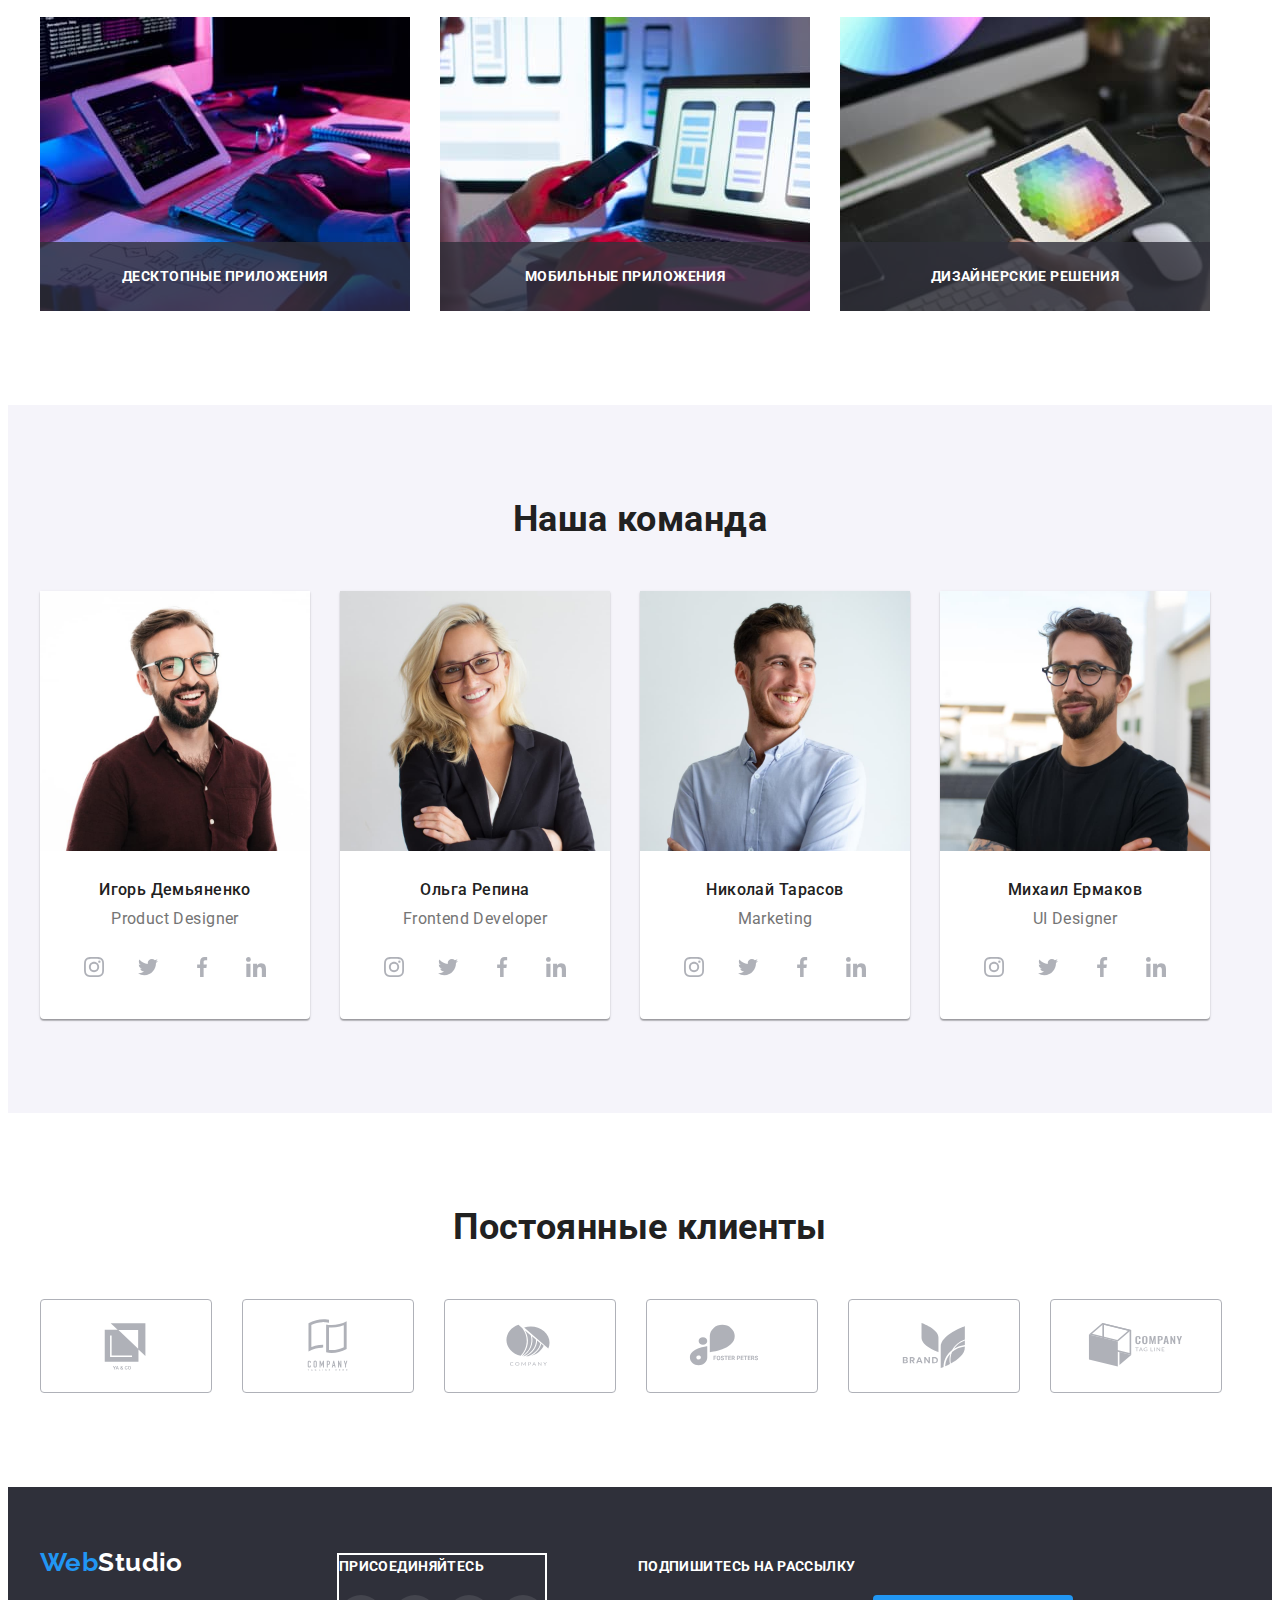
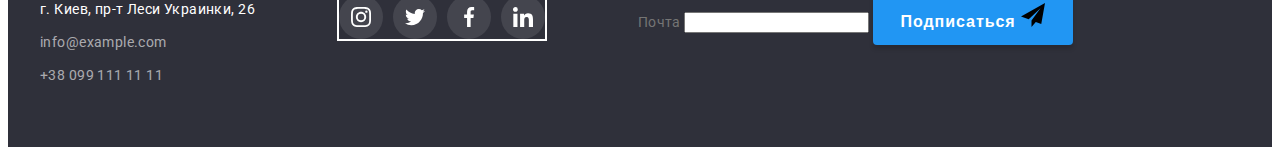
==== commit 848a73b4: "edited" ====
--- a/index.html
+++ b/index.html
@@ -545,12 +545,17 @@
             </li>
           </ul>
         </div>
-        <div class="subscription flex-subscription">
+        <div class="subscription">
           <b class="join">Подпишитесь на рассылку</b>
           <form class="js-speaker-form">
             <label for="email">Почта</label>
             <input type="email" name="email" id="email" />
-            <button type="submit">Подписаться</button>
+            <button class="subscribe-button" type="submit">
+              Подписаться
+              <svg class="send-icon" width="24" height="24">
+                <use href="./images/icons.svg#icon-send"></use>
+              </svg>
+            </button>
           </form>
         </div>
       </div>
@@ -560,7 +565,7 @@
       <div class="modal">
         <p>Lorem ipsum dolor sit amet consectetur.</p>
         <button class="close-button" type="button" data-modal-close>
-          <svg class="close-icon" width="11" height="11">
+          <svg class="close-icon" width="18" height="18">
             <use href="./images/icons.svg#icon-close"></use>
           </svg>
         </button>
--- a/css/styles.css
+++ b/css/styles.css
@@ -904,10 +904,42 @@
   fill: #ffffff;
 }
 
-
-.flex-subscription {
+.subscription {
+
+}
+
+/* .flex-subscription {
   display: flex;
   flex-direction: column;
+} */
+
+.subscribe-button {
+  /* display: flex; */
+  align-items: center;
+  width: 200px;
+  height: 50px;
+
+  cursor: pointer;
+  
+
+
+  font-size: 16px;
+  line-height: 1.88;
+  /* identical to box height, or 188% */
+  
+  /* display: flex; */
+  /* align-items: center; */
+  text-align: center;
+  letter-spacing: 0.06em;
+  font-weight: 700;
+
+  background-color: #2196F3;
+  color: #FFFFFF;
+  border: none;
+  box-shadow: 0px 4px 4px rgba(0, 0, 0, 0.15);
+  border-radius: 4px;
+  
+
 }
 
 .back-drop {
@@ -957,16 +989,31 @@
 
 .modal .close-button {
   position: absolute;
+  display: block;
   top: 0;
   right: 0;
   height: 30px;
   width: 30px;
-  padding: 0;
+  padding: 5px; /*????*/
+
   background-color: #FFFFFF;
   border: 1px solid rgba(0, 0, 0, 0.1);
   border-radius: 50%;
 
   transform: translate(-8px, 8px);
-}
-
-
+  transition: color 250ms cubic-bezier(0.4, 0, 0.2, 1), border-color 250ms cubic-bezier(0.4, 0, 0.2, 1);
+}
+
+.modal .close-button:hover,.modal .close-button:hover {
+  color: var(--focus-color);
+  border: 1px solid var(--focus-color) ;
+  cursor: pointer;
+  
+
+}
+
+.close-icon {
+  fill: currentColor;
+  /* outline: 1px solid black; */
+}
+
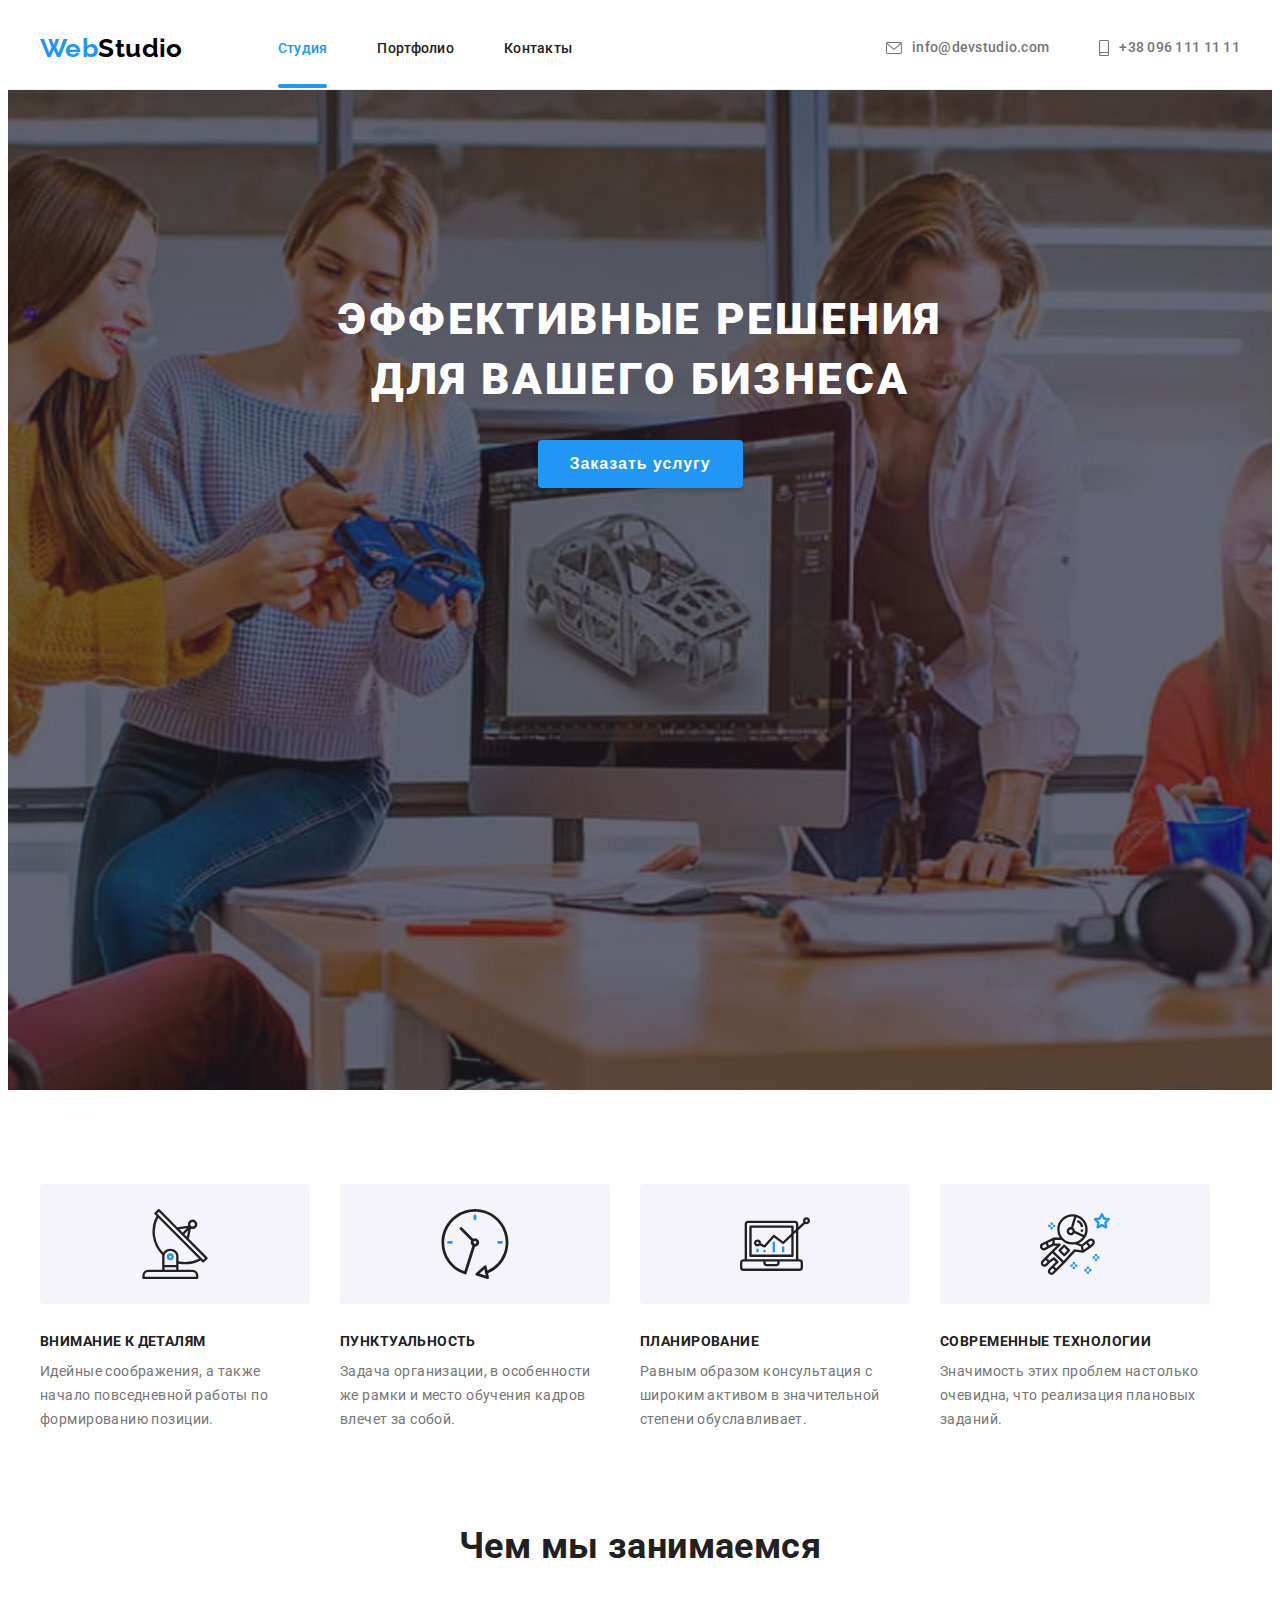
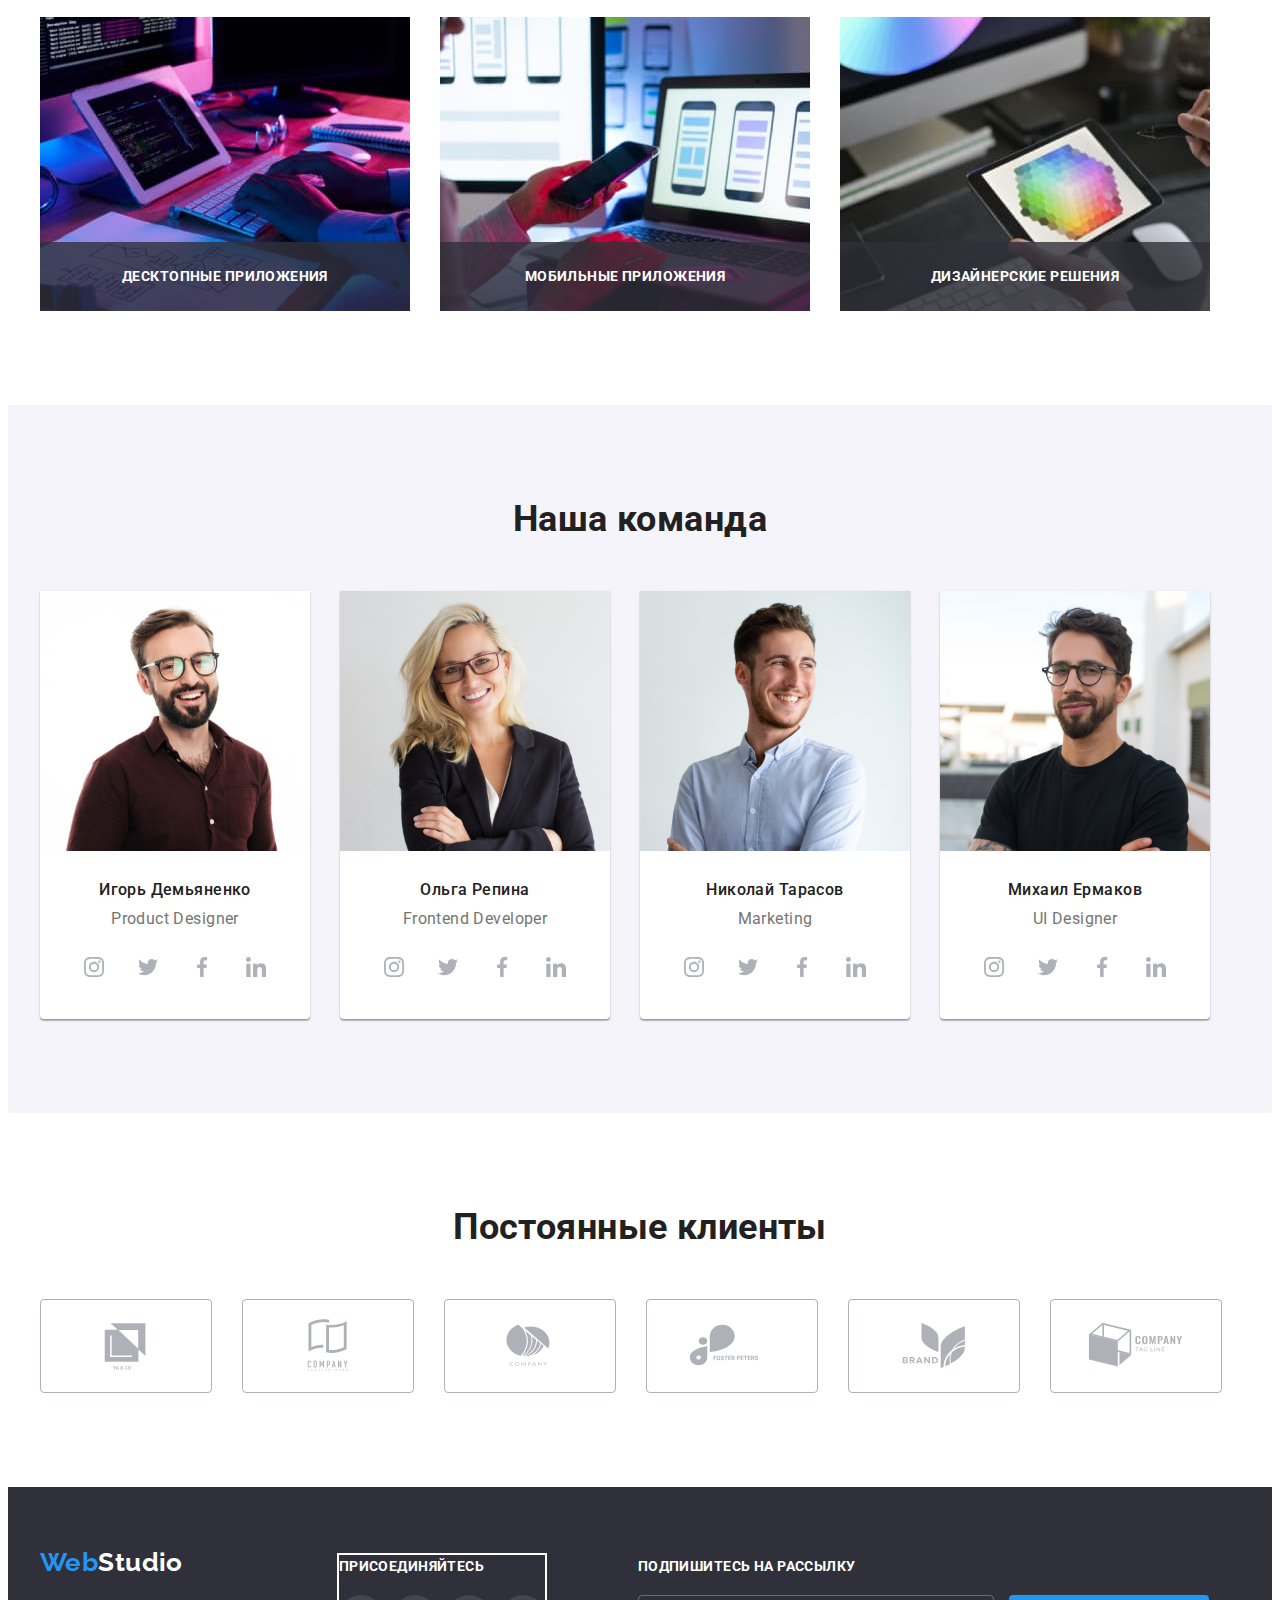
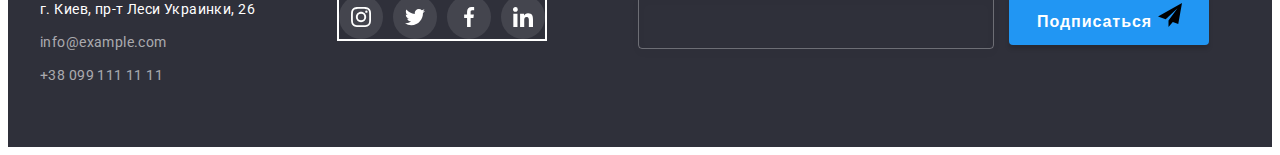
==== commit ec805bac: "edited" ====
--- a/index.html
+++ b/index.html
@@ -548,8 +548,8 @@
         <div class="subscription">
           <b class="join">Подпишитесь на рассылку</b>
           <form class="js-speaker-form">
-            <label for="email">Почта</label>
-            <input type="email" name="email" id="email" />
+            <label for="email"></label>
+            <input class="email-input" type="email" name="email" id="email" />
             <button class="subscribe-button" type="submit">
               Подписаться
               <svg class="send-icon" width="24" height="24">
--- a/css/styles.css
+++ b/css/styles.css
@@ -942,6 +942,17 @@
 
 }
 
+.email-input {
+  margin-right: 12px;
+  width: 350px;
+  height: 50px;
+  border: 1px solid rgba(255, 255, 255, 0.3);
+  filter: drop-shadow(0px 4px 4px rgba(0, 0, 0, 0.15));
+  border-radius: 4px;
+  background-color: transparent;
+  color: #FFFFFF;
+}
+
 .back-drop {
   position: fixed;
   top: 0;
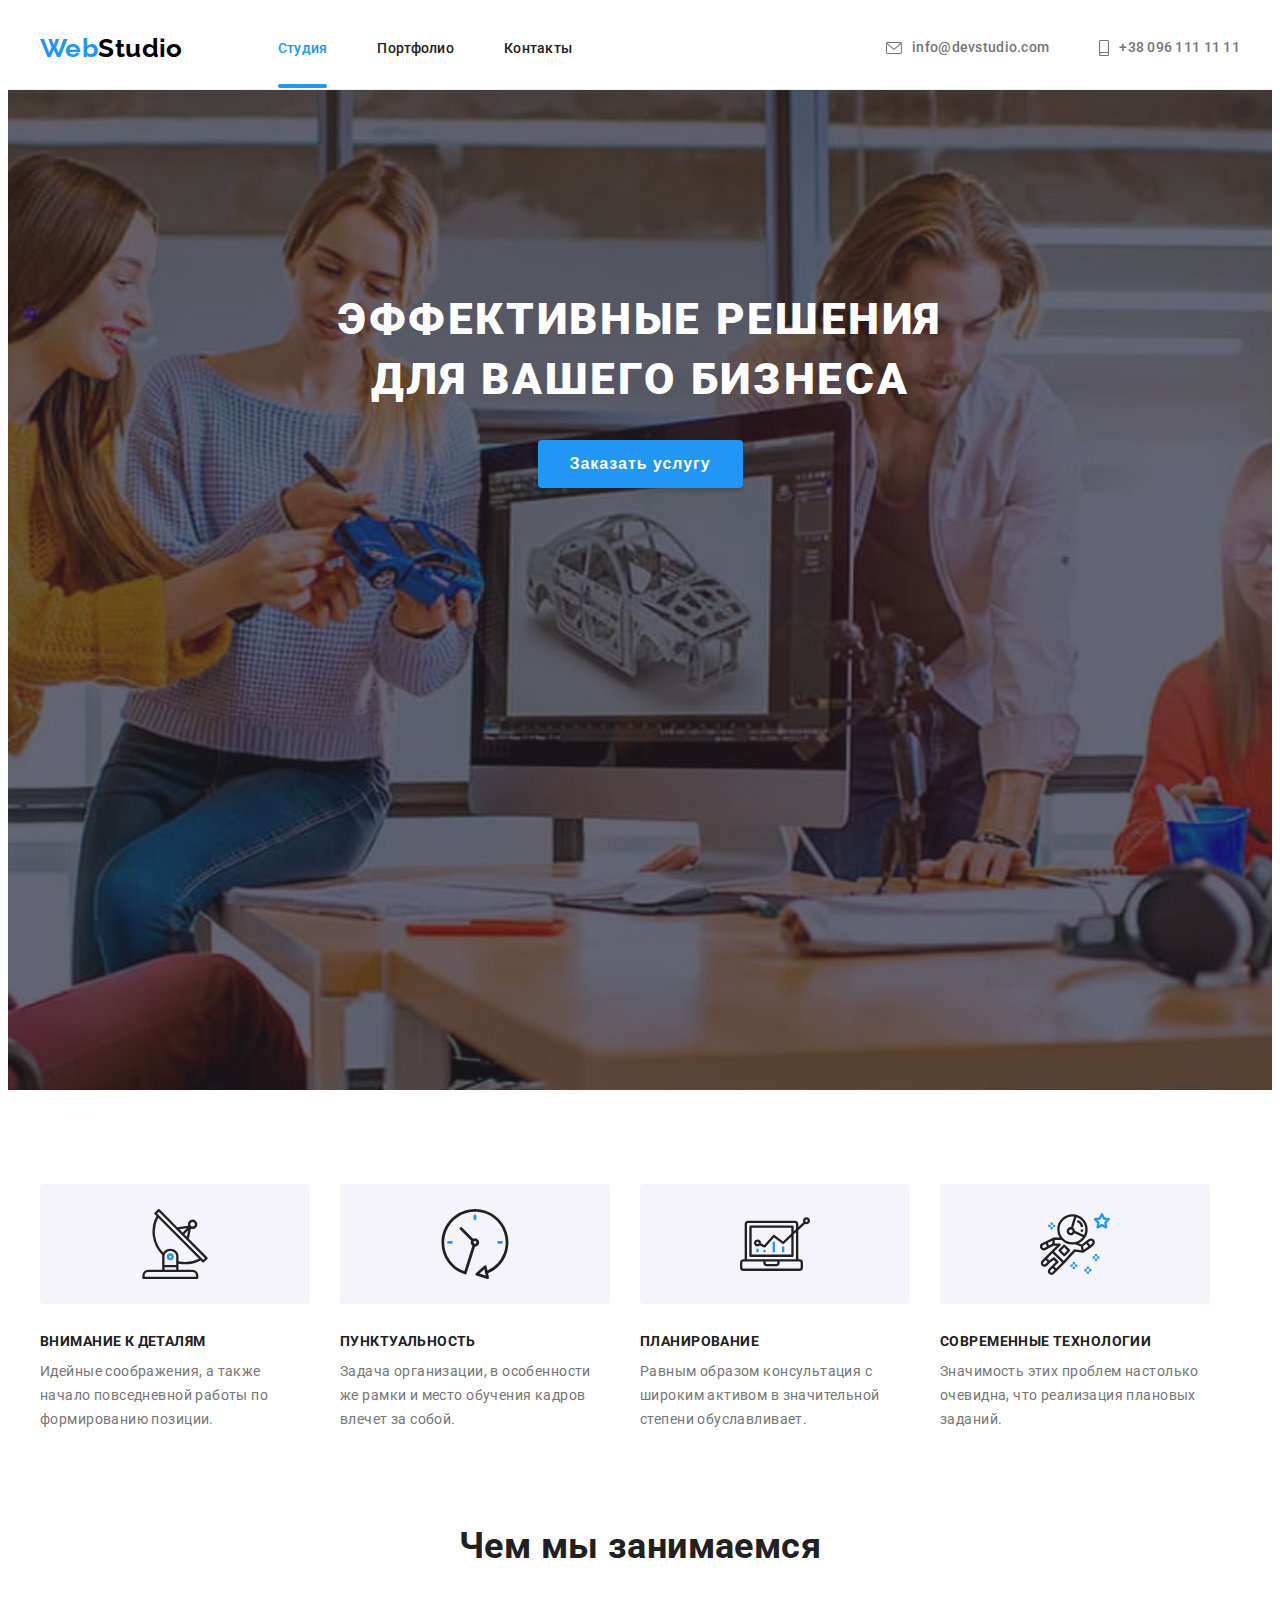
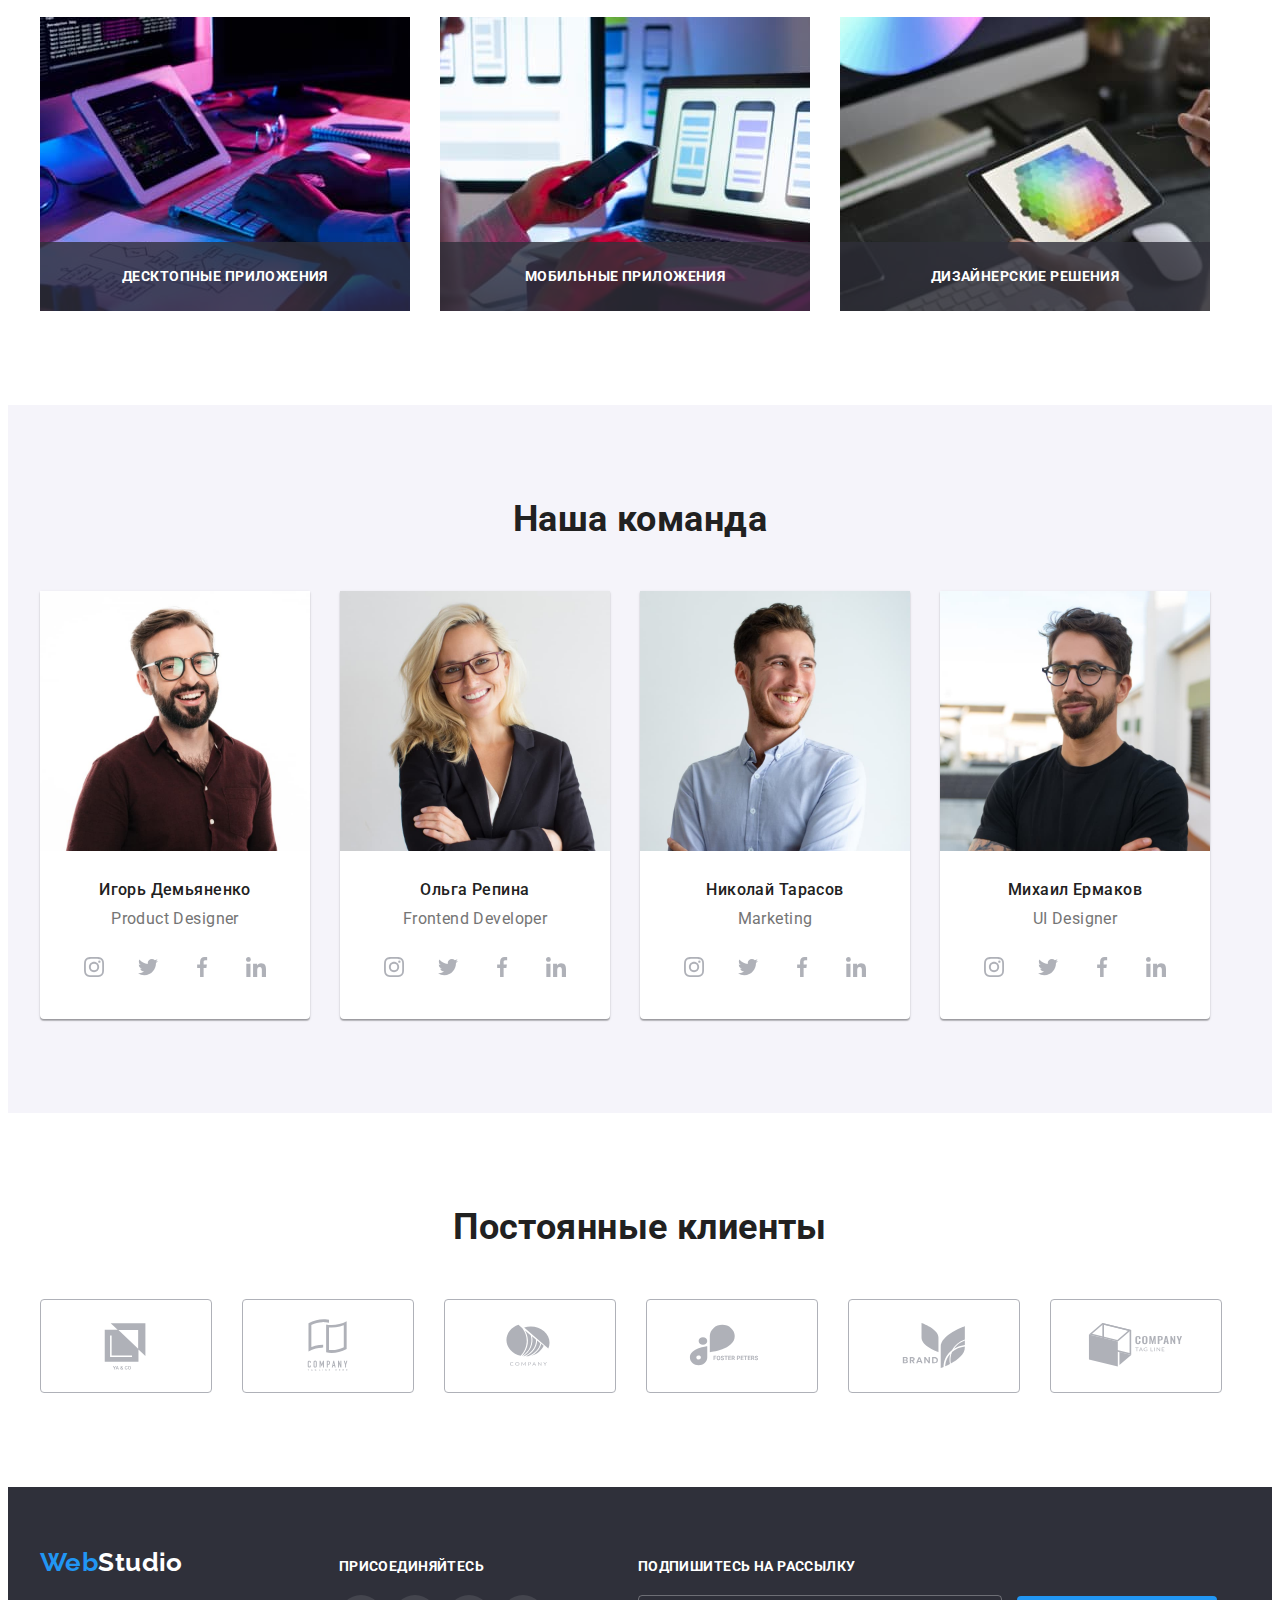
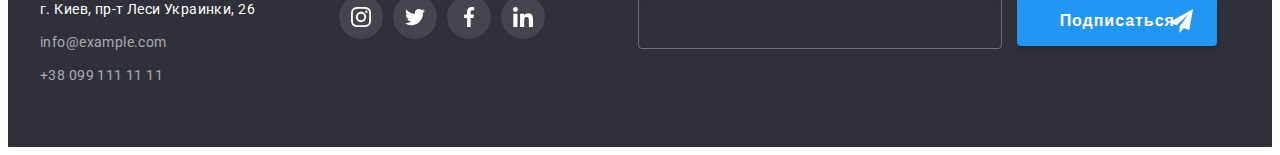
==== commit 2782ba12: "in process" ====
--- a/index.html
+++ b/index.html
@@ -563,7 +563,19 @@
 
     <div class="back-drop is-hidden" data-modal>
       <div class="modal">
-        <p>Lorem ipsum dolor sit amet consectetur.</p>
+        <form>
+          <p>Оставьте свои данные, мы вам перезвоним</p>
+          <label for="name">Имя</label> <br>
+          <input class="input" type="text" name="name" id="name"/> <br>
+          <label for="phone">Телефон</label> <br>
+          <input class="input" type="tel" name="tel-number" id="phone" /><br>
+          <label for="email">Почта</label> <br>
+          <input class="input" type="email" name="e-mail" id="email" /> <br>
+          <label for="comments">Комментарий</label> <br>
+          <textarea class="input" name="comments" id="comments cols="30" rows="10"></textarea> <br>
+          <button type="submit">Отправить</button>
+        </form>
+
         <button class="close-button" type="button" data-modal-close>
           <svg class="close-icon" width="18" height="18">
             <use href="./images/icons.svg#icon-close"></use>
--- a/css/styles.css
+++ b/css/styles.css
@@ -860,7 +860,7 @@
 
 .subscribe {
   margin-right: 93px;
-  outline: 2px solid white;
+  /* outline: 2px solid white; */
 }
 
 .subscribe .social-list {
@@ -915,9 +915,11 @@
 
 .subscribe-button {
   /* display: flex; */
-  align-items: center;
+  /* align-items: center; */
+  position: relative;
   width: 200px;
   height: 50px;
+  padding: 0;
 
   cursor: pointer;
   
@@ -932,7 +934,6 @@
   text-align: center;
   letter-spacing: 0.06em;
   font-weight: 700;
-
   background-color: #2196F3;
   color: #FFFFFF;
   border: none;
@@ -944,13 +945,22 @@
 
 .email-input {
   margin-right: 12px;
-  width: 350px;
+  width: 358px;
   height: 50px;
   border: 1px solid rgba(255, 255, 255, 0.3);
   filter: drop-shadow(0px 4px 4px rgba(0, 0, 0, 0.15));
   border-radius: 4px;
   background-color: transparent;
   color: #FFFFFF;
+
+}
+
+.send-icon {
+  position: absolute;
+  top: 50%;
+  right: 0;
+  fill: currentColor;
+  transform: translateX(-100%) translateY(-50%);
 }
 
 .back-drop {
@@ -984,9 +994,11 @@
   top: 50%;
   left: 50%;
 
+  padding: 40px;
+
   width: 528px;
-  height: 581px;
-  padding: 15px;
+  
+
 
   transform: translate(-50%, -50%) scale(1) rotate(5turn);
 
@@ -996,6 +1008,10 @@
  
   box-shadow: 0px 1px 3px rgba(0, 0, 0, 0.12), 0px 1px 1px rgba(0, 0, 0, 0.14), 0px 2px 1px rgba(0, 0, 0, 0.2);
   border-radius: 4px;
+}
+
+.input {
+  width: 448px;
 }
 
 .modal .close-button {
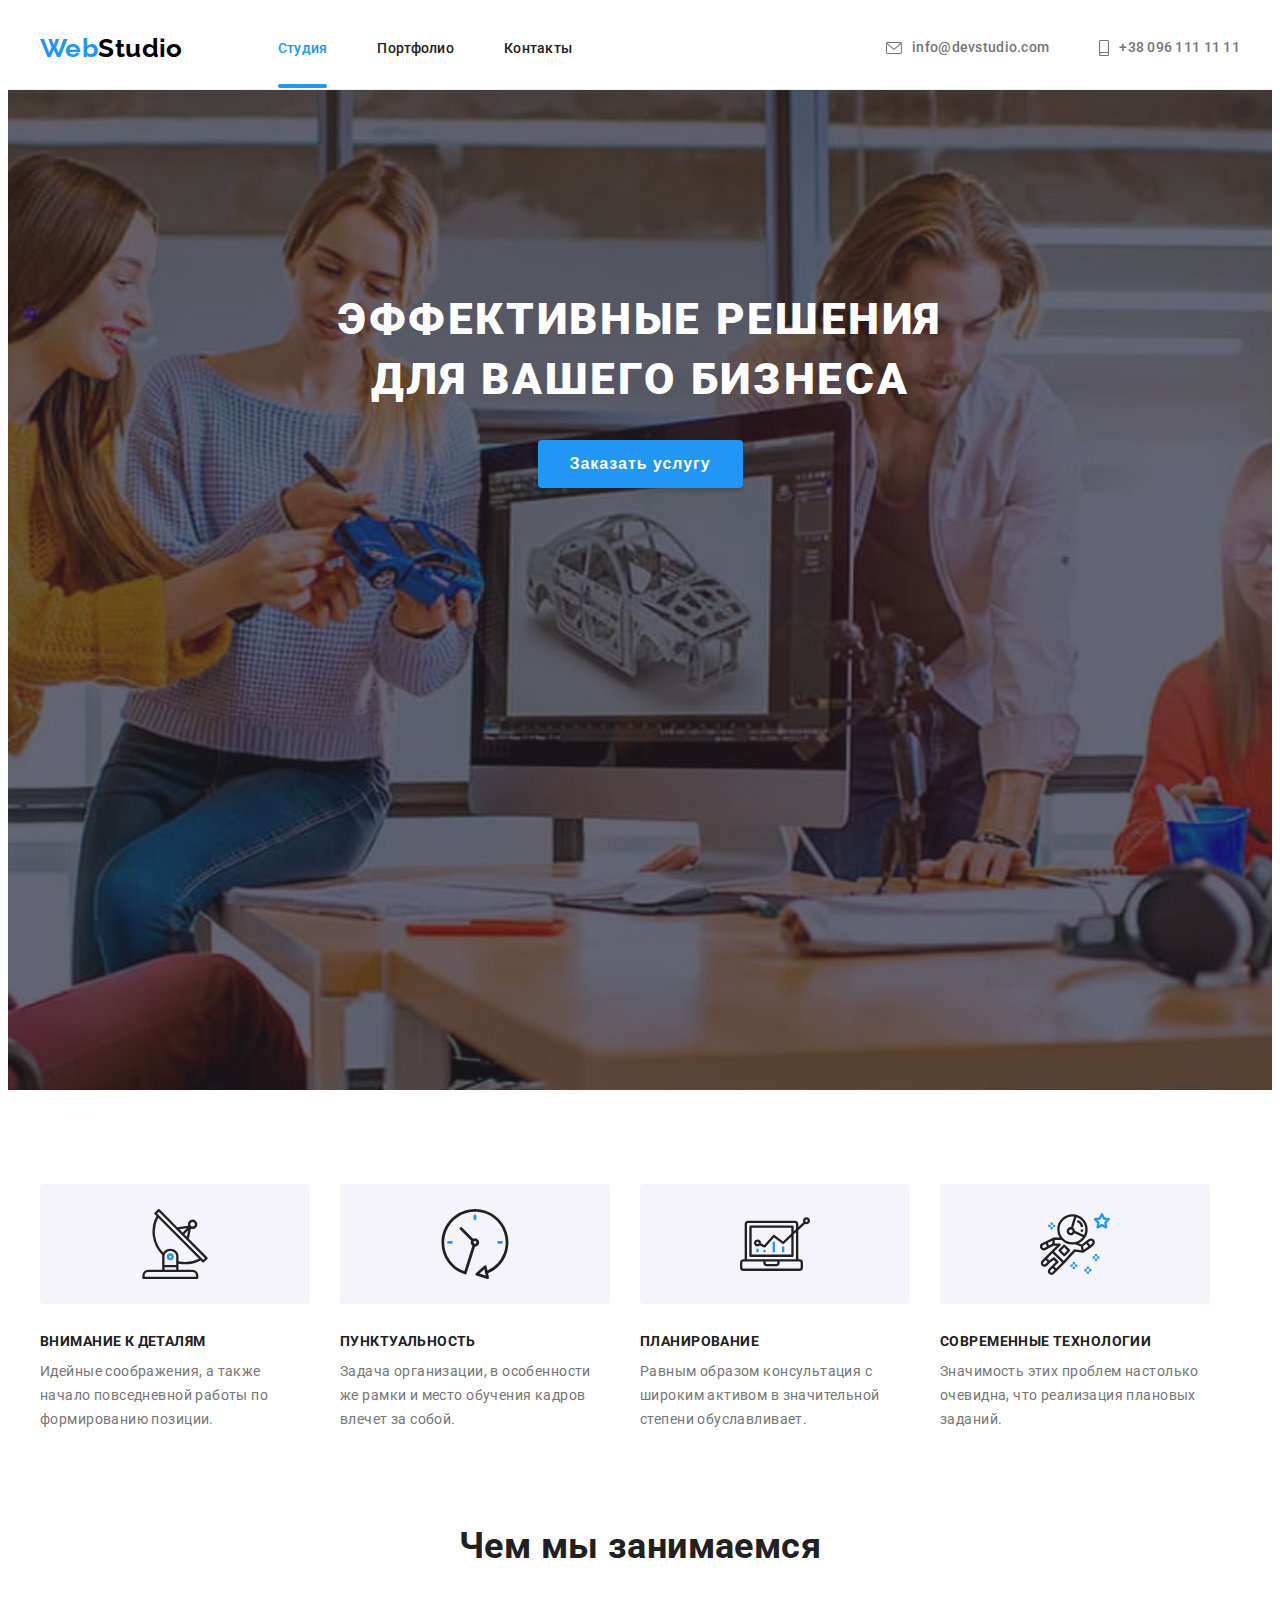
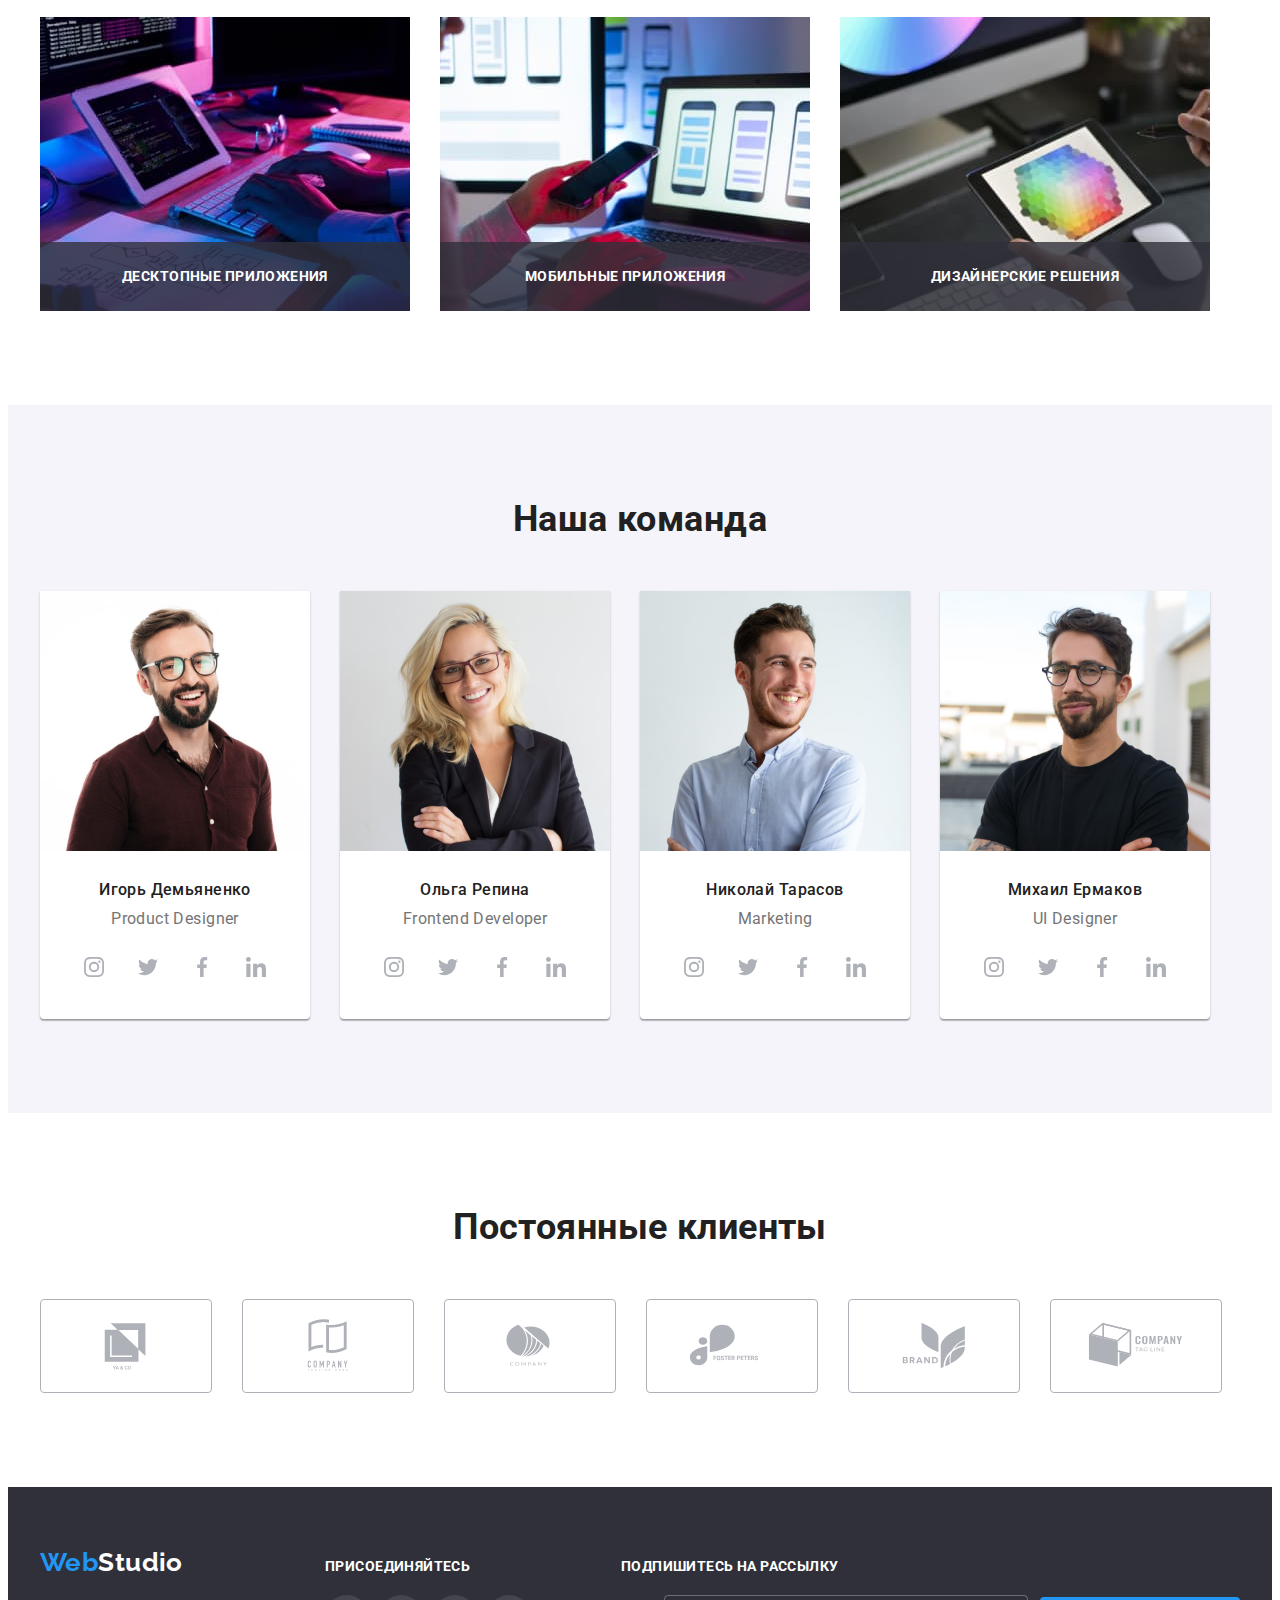
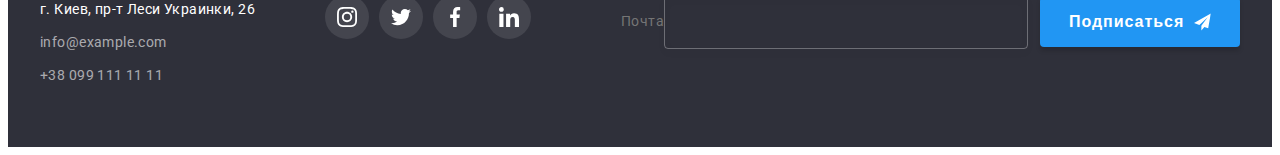
==== commit 6d9b586d: "fixed footer" ====
--- a/index.html
+++ b/index.html
@@ -548,14 +548,16 @@
         <div class="subscription">
           <b class="join">Подпишитесь на рассылку</b>
           <form class="js-speaker-form">
-            <label for="email"></label>
-            <input class="email-input" type="email" name="email" id="email" />
-            <button class="subscribe-button" type="submit">
-              Подписаться
-              <svg class="send-icon" width="24" height="24">
-                <use href="./images/icons.svg#icon-send"></use>
-              </svg>
-            </button>
+            <div class="flex-cont">
+              <label for="email">Почта</label>
+              <input class="email-input" type="email" name="email" id="email" />
+              <button class="subscribe-button" type="submit">
+                Подписаться
+                <svg class="send-icon" width="24" height="24">
+                  <use href="./images/icons.svg#icon-send"></use>
+                </svg>
+              </button>
+            </div>
           </form>
         </div>
       </div>
@@ -565,14 +567,22 @@
       <div class="modal">
         <form>
           <p>Оставьте свои данные, мы вам перезвоним</p>
-          <label for="name">Имя</label> <br>
-          <input class="input" type="text" name="name" id="name"/> <br>
-          <label for="phone">Телефон</label> <br>
-          <input class="input" type="tel" name="tel-number" id="phone" /><br>
-          <label for="email">Почта</label> <br>
-          <input class="input" type="email" name="e-mail" id="email" /> <br>
-          <label for="comments">Комментарий</label> <br>
-          <textarea class="input" name="comments" id="comments cols="30" rows="10"></textarea> <br>
+          <label for="name">Имя</label> <br />
+          <input class="input" type="text" name="name" id="name" /> <br />
+          <label for="phone">Телефон</label> <br />
+          <input class="input" type="tel" name="tel-number" id="phone" /><br />
+          <label for="email">Почта</label> <br />
+          <input class="input" type="email" name="e-mail" id="email" /> <br />
+          <label for="comments">Комментарий</label> <br />
+          <textarea
+            class="input"
+            name="comments"
+            id="comments"
+            cols="30"
+            rows="10"
+          >
+          </textarea>
+          <br />
           <button type="submit">Отправить</button>
         </form>
 
@@ -584,21 +594,7 @@
       </div>
     </div>
 
-    <script>
-      (() => {
-        document
-          .querySelector(".js-speaker-form")
-          .addEventListener("submit", (e) => {
-            e.preventDefault();
-
-            new FormData(e.currentTarget).forEach((value, name) =>
-              console.log(`${name}: ${value}`)
-            );
-
-            e.currentTarget.reset();
-          });
-      })();
-    </script>
+    <script src="./js/subscription.js"></script>
     <script src="./js/modal.js"></script>
   </body>
 </html>
--- a/css/styles.css
+++ b/css/styles.css
@@ -797,10 +797,16 @@
   align-items: baseline;
 }
 
+
+.address {
+  margin-right: 70px;
+  /* outline: 1px solid white; */
+}
+
 .footer .logo {
   display: inline-block; /*!!!!!!*/
   margin: 0;
-  margin-right: 156px;
+  /* margin-right: 156px; */
 
   margin-bottom: 20px;
   padding: 0;
@@ -859,7 +865,7 @@
 }
 
 .subscribe {
-  margin-right: 93px;
+  /* margin-right: 93px; */
   /* outline: 2px solid white; */
 }
 
@@ -905,6 +911,7 @@
 }
 
 .subscription {
+   margin-left: auto;
 
 }
 
@@ -913,13 +920,22 @@
   flex-direction: column;
 } */
 
+.flex-cont{
+  display:flex;
+  align-items: center;
+  
+}
+
 .subscribe-button {
-  /* display: flex; */
-  /* align-items: center; */
-  position: relative;
+  display: flex; 
+  align-items: center;
+  /* position: relative; */
+  /* display: block; */
   width: 200px;
   height: 50px;
   padding: 0;
+  margin: 0;
+  padding: 10px 29px;
 
   cursor: pointer;
   
@@ -944,6 +960,8 @@
 }
 
 .email-input {
+  /* display: block; */
+  margin: 0;
   margin-right: 12px;
   width: 358px;
   height: 50px;
@@ -956,11 +974,12 @@
 }
 
 .send-icon {
-  position: absolute;
-  top: 50%;
-  right: 0;
+  /* position: absolute; */
+  /* top: 50%; */
+  /* right: 0; */
   fill: currentColor;
-  transform: translateX(-100%) translateY(-50%);
+  margin-left: 10px;
+  /* transform: translateX(-75%) translateY(-50%); */
 }
 
 .back-drop {
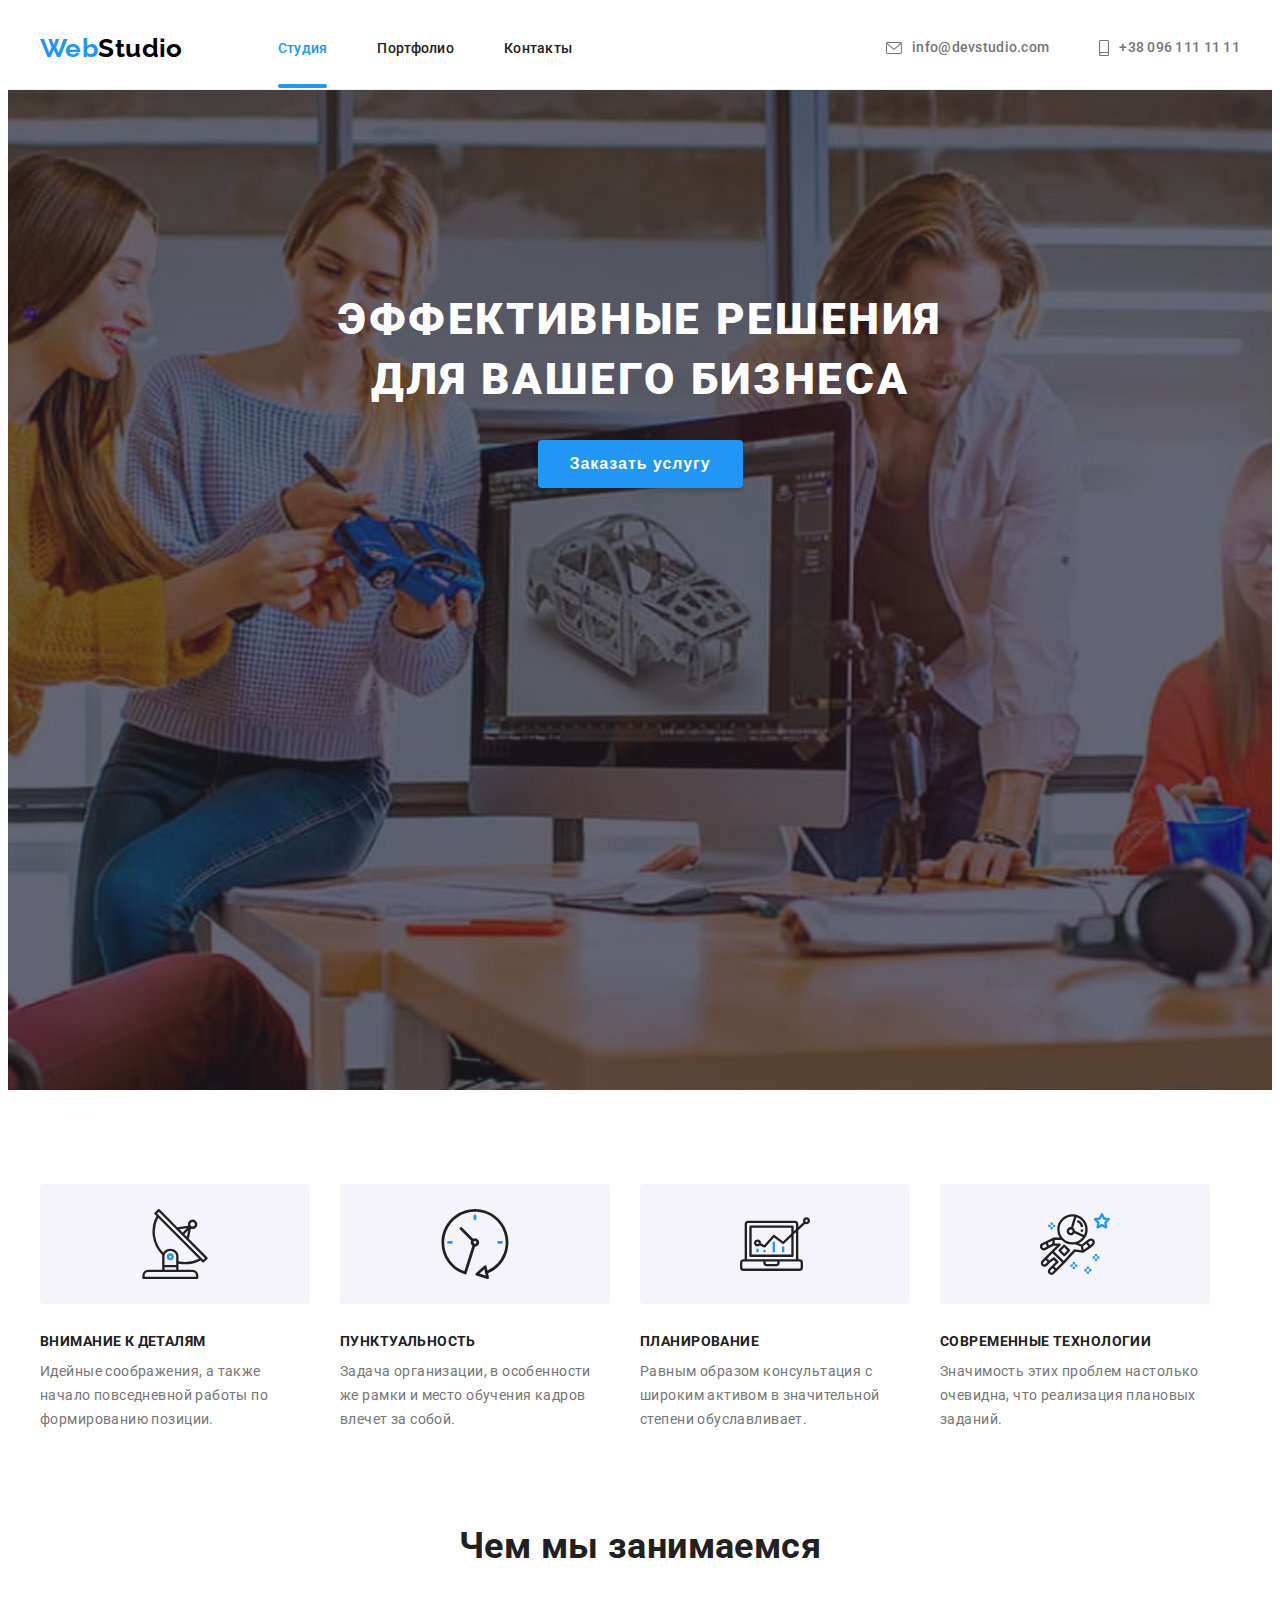
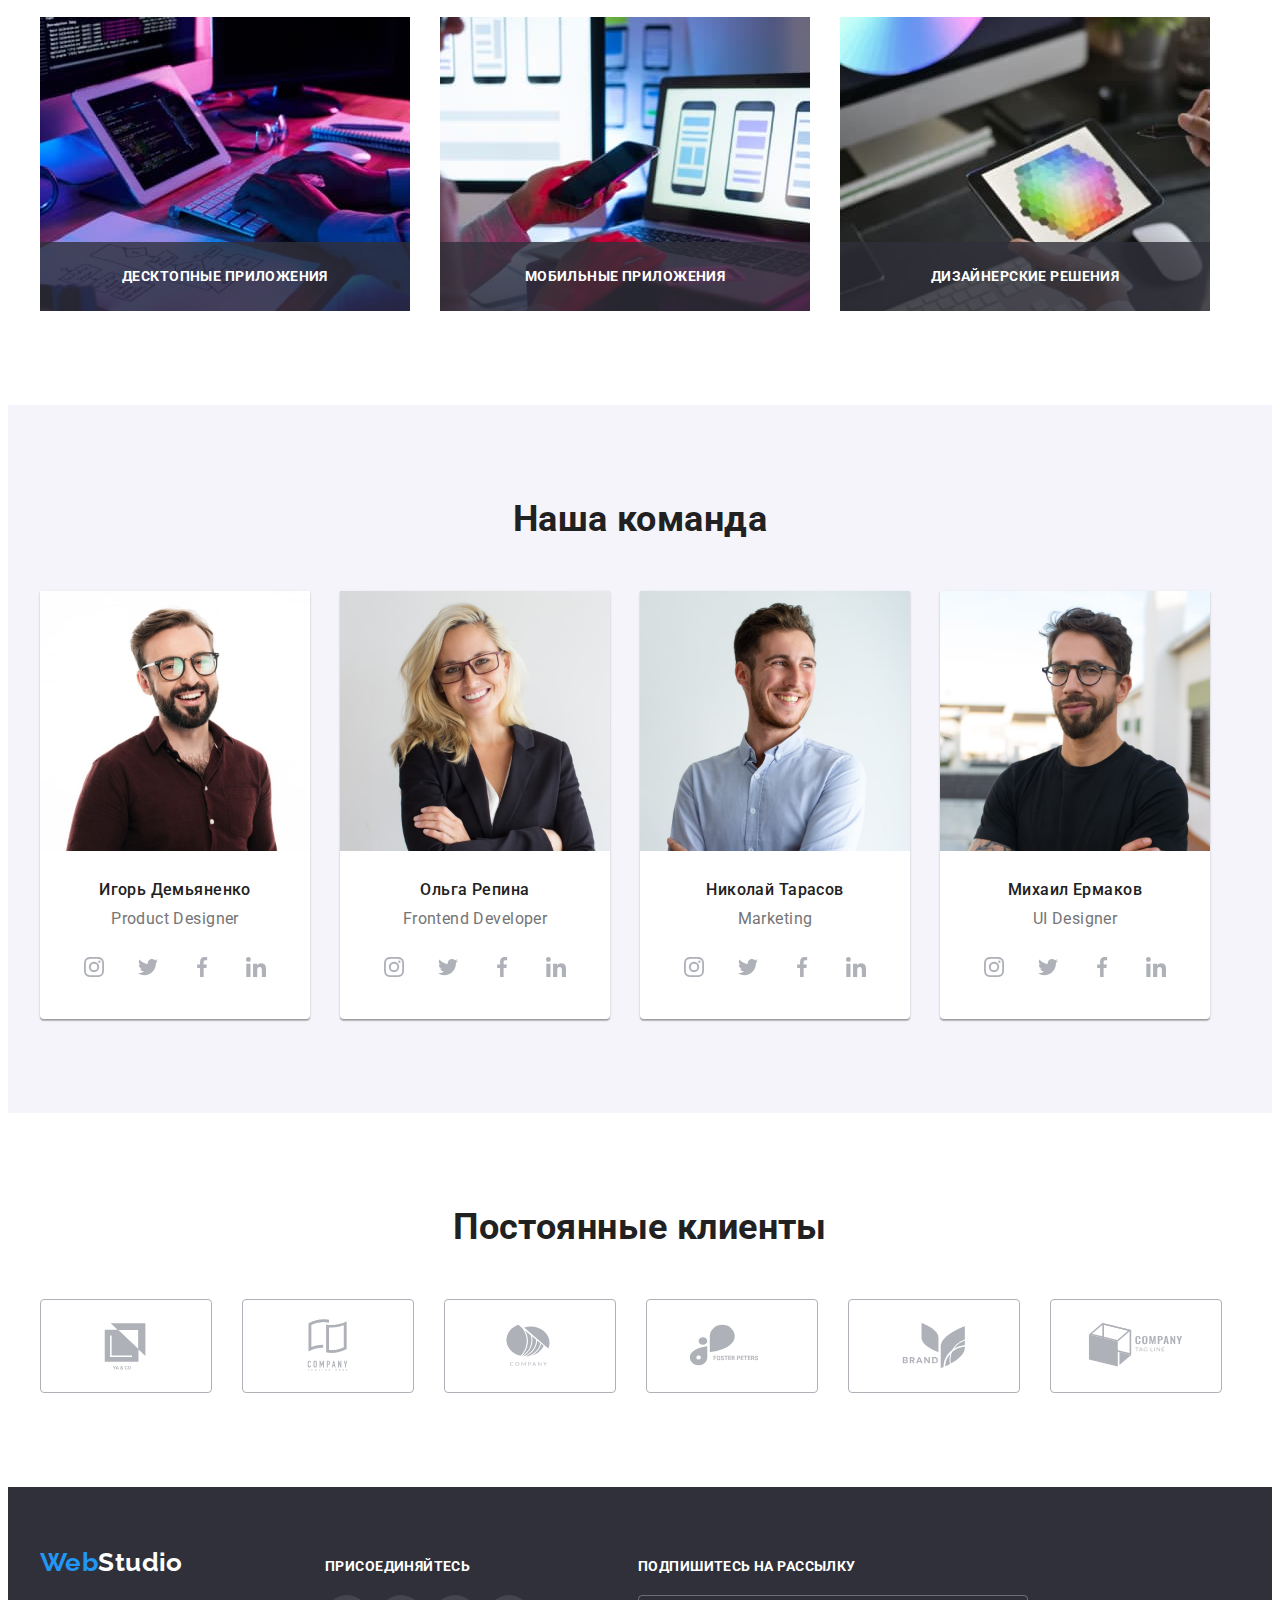
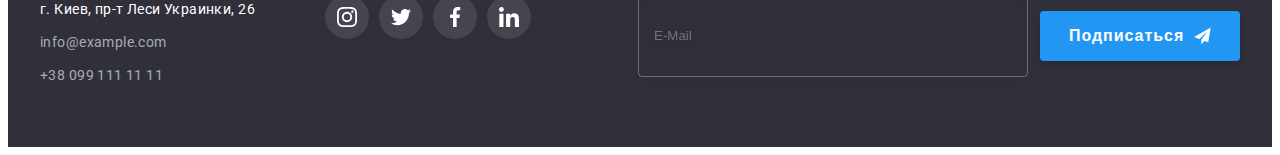
==== commit 985c8af7: "fixed" ====
--- a/index.html
+++ b/index.html
@@ -549,8 +549,16 @@
           <b class="join">Подпишитесь на рассылку</b>
           <form class="js-speaker-form">
             <div class="flex-cont">
-              <label for="email">Почта</label>
-              <input class="email-input" type="email" name="email" id="email" />
+              <label class="email-label visually-hidden" for="email"
+                >Почта</label
+              >
+              <input
+                class="email-input"
+                type="email"
+                name="email"
+                id="email"
+                placeholder="E-Mail"
+              />
               <button class="subscribe-button" type="submit">
                 Подписаться
                 <svg class="send-icon" width="24" height="24">
@@ -566,24 +574,61 @@
     <div class="back-drop is-hidden" data-modal>
       <div class="modal">
         <form>
-          <p>Оставьте свои данные, мы вам перезвоним</p>
-          <label for="name">Имя</label> <br />
-          <input class="input" type="text" name="name" id="name" /> <br />
-          <label for="phone">Телефон</label> <br />
-          <input class="input" type="tel" name="tel-number" id="phone" /><br />
-          <label for="email">Почта</label> <br />
-          <input class="input" type="email" name="e-mail" id="email" /> <br />
-          <label for="comments">Комментарий</label> <br />
+          <p class="appeal">Оставьте свои данные, мы вам перезвоним</p>
+
+          <label class="label" for="name">Имя</label>
+          <div class="input-field">
+            <input class="input" type="text" name="name" id="name" />
+            <svg class="icon-input" width="18" height="18">
+              <use href="./images/icons.svg#icon-person"></use>
+            </svg>
+          </div>
+
+          <label class="label" for="phone">Телефон</label>
+          <div class="input-field">
+            <input class="input" type="tel" name="tel-number" id="phone" />
+            <svg class="icon-input" width="18" height="18">
+              <use href="./images/icons.svg#icon-phone"></use>
+            </svg>
+          </div>
+
+          <label class="label" for="email">Почта</label>
+          <div class="input-field">
+            <input class="input" type="email" name="e-mail" id="email" />
+            <svg class="icon-input" width="18" height="18">
+              <use href="./images/icons.svg#icon-email"></use>
+            </svg>
+          </div>
+
+          <label class="label" for="comments">Комментарий</label>
+
           <textarea
-            class="input"
+            class="input-comments"
             name="comments"
             id="comments"
-            cols="30"
-            rows="10"
+            placeholder="Введите текст"
+          ></textarea>
+
+          <!-- <div class="policy-field"> -->
+          <label class="policy-label" for="policy">
+            <input
+              class="checkbox"
+              type="checkbox"
+              name="agreement"
+              id="policy"
+            />
+            Соглашаюсь с рассылкой и принимаю
+            <a
+              class="policy-link"
+              href=""
+              target="_blank"
+              rel="noopener noreferrer"
+              >Условия договора</a
+            ></label
           >
-          </textarea>
-          <br />
-          <button type="submit">Отправить</button>
+          <!-- </div> -->
+
+          <button class="send-button" type="submit">Отправить</button>
         </form>
 
         <button class="close-button" type="button" data-modal-close>
--- a/css/styles.css
+++ b/css/styles.css
@@ -131,13 +131,13 @@
 }
 
 .current.nav-link::after {
-  content: '';
+  content: "";
   position: absolute;
   left: 0;
   bottom: 0;
   width: 100%;
   height: 4px;
-  background-color: #2196F3;
+  background-color: #2196f3;
   border-radius: 2px;
 }
 
@@ -272,7 +272,8 @@
 
   box-shadow: 0px 4px 4px rgba(0, 0, 0, 0.15);
 
-  transition: color 250ms cubic-bezier(0.4, 0, 0.2, 1), background-color 250ms cubic-bezier(0.4, 0, 0.2, 1);
+  transition: color 250ms cubic-bezier(0.4, 0, 0.2, 1),
+    background-color 250ms cubic-bezier(0.4, 0, 0.2, 1);
 
   /* outline: 2px solid black;  */
 }
@@ -314,7 +315,6 @@
 
 /* Оформление заголовка преимуществ */
 .benefits .title {
-  
   margin: 0;
 
   color: var(--title-color);
@@ -408,22 +408,21 @@
 }
 
 .services .services-name {
-  position:absolute;
+  position: absolute;
   bottom: 0;
-  left:0;
+  left: 0;
   width: 100%;
-  margin:0;
+  margin: 0;
   padding-top: 27px;
   padding-bottom: 27px;
   background-color: rgba(47, 48, 58, 0.8);
 
-  font-size: inherit; 
+  font-size: inherit;
   line-height: 1.14;
   text-align: center;
   letter-spacing: 0.03em;
   text-transform: uppercase;
   color: #ffffff;
-
 }
 
 /* секция команда */
@@ -530,7 +529,8 @@
 
   text-decoration: none;
 
-  transition: color 250ms cubic-bezier(0.4, 0, 0.2, 1), background-color 250ms cubic-bezier(0.4, 0, 0.2, 1);;
+  transition: color 250ms cubic-bezier(0.4, 0, 0.2, 1),
+    background-color 250ms cubic-bezier(0.4, 0, 0.2, 1);
 }
 
 .team .social-link:focus,
@@ -579,7 +579,8 @@
 
   text-decoration: none;
 
-  transition: color 250ms cubic-bezier(0.4, 0, 0.2, 1), border-color 250ms cubic-bezier(0.4, 0, 0.2, 1);
+  transition: color 250ms cubic-bezier(0.4, 0, 0.2, 1),
+    border-color 250ms cubic-bezier(0.4, 0, 0.2, 1);
 
   /* outline: 2px solid black; */
 }
@@ -599,7 +600,6 @@
 }
 
 .projects .title {
-
   margin: 0;
 
   color: var(--title-color);
@@ -642,7 +642,9 @@
   border: none;
   border-radius: 4px;
 
-  transition: color 250ms cubic-bezier(0.4, 0, 0.2, 1), background-color 250ms cubic-bezier(0.4, 0, 0.2, 1), box-shadow 250ms cubic-bezier(0.4, 0, 0.2, 1) ;
+  transition: color 250ms cubic-bezier(0.4, 0, 0.2, 1),
+    background-color 250ms cubic-bezier(0.4, 0, 0.2, 1),
+    box-shadow 250ms cubic-bezier(0.4, 0, 0.2, 1);
 }
 
 .filter .item:not(:last-child) {
@@ -723,17 +725,17 @@
   line-height: 1.56;
   letter-spacing: 0.03em;
 
-  background-color: rgba(33, 150, 243, 0.9);  
+  background-color: rgba(33, 150, 243, 0.9);
   color: #ffffff;
 
   transform: translateY(100%);
   transition: transform 250ms cubic-bezier(0.4, 0, 0.2, 1);
 }
 
-.projects-list .item:hover .details, 
+.projects-list .item:hover .details,
 .projects-link:focus .details {
   transform: translateY(0%);
-} 
+}
 
 .projects-list .desc {
   padding-top: 20px;
@@ -797,7 +799,6 @@
   align-items: baseline;
 }
 
-
 .address {
   margin-right: 70px;
   /* outline: 1px solid white; */
@@ -897,7 +898,8 @@
 
   text-decoration: none;
 
-  transition: color 250ms cubic-bezier(0.4, 0, 0.2, 1), background-color 250ms cubic-bezier(0.4, 0, 0.2, 1);
+  transition: color 250ms cubic-bezier(0.4, 0, 0.2, 1),
+    background-color 250ms cubic-bezier(0.4, 0, 0.2, 1);
 }
 
 .subscribe .social-link:focus,
@@ -911,8 +913,7 @@
 }
 
 .subscription {
-   margin-left: auto;
-
+  margin-left: auto;
 }
 
 /* .flex-subscription {
@@ -920,14 +921,13 @@
   flex-direction: column;
 } */
 
-.flex-cont{
-  display:flex;
+.flex-cont {
+  display: flex;
   align-items: center;
-  
 }
 
 .subscribe-button {
-  display: flex; 
+  display: flex;
   align-items: center;
   /* position: relative; */
   /* display: block; */
@@ -938,39 +938,54 @@
   padding: 10px 29px;
 
   cursor: pointer;
-  
-
 
   font-size: 16px;
   line-height: 1.88;
   /* identical to box height, or 188% */
-  
+
   /* display: flex; */
   /* align-items: center; */
   text-align: center;
   letter-spacing: 0.06em;
   font-weight: 700;
-  background-color: #2196F3;
-  color: #FFFFFF;
+  background-color: #2196f3;
+  color: #ffffff;
   border: none;
   box-shadow: 0px 4px 4px rgba(0, 0, 0, 0.15);
   border-radius: 4px;
-  
-
+
+  transition: color 250ms cubic-bezier(0.4, 0, 0.2, 1),
+    background-color 250ms cubic-bezier(0.4, 0, 0.2, 1);
+}
+
+.subscribe-button:hover,
+.subscribe-button:focus {
+  color: #2196f3;
+  background-color: #ffffff;
 }
 
 .email-input {
   /* display: block; */
   margin: 0;
   margin-right: 12px;
+  padding-top: 15px;
+  padding-bottom: 15px;
+  padding-left: 15px;
+  padding-right: 15px;
   width: 358px;
   height: 50px;
   border: 1px solid rgba(255, 255, 255, 0.3);
   filter: drop-shadow(0px 4px 4px rgba(0, 0, 0, 0.15));
   border-radius: 4px;
   background-color: transparent;
-  color: #FFFFFF;
-
+  color: #ffffff;
+
+  transition: border-color 250ms cubic-bezier(0.4, 0, 0.2, 1);
+}
+
+.email-input:focus,
+.email-input:hover {
+  border-color: var(--focus-color);
 }
 
 .send-icon {
@@ -1003,9 +1018,6 @@
 
 .back-drop.is-hidden .modal {
   transform: translate(-50%, -50%) scale(1.5);
-
-  
-  
 }
 
 .modal {
@@ -1016,21 +1028,16 @@
   padding: 40px;
 
   width: 528px;
-  
-
 
   transform: translate(-50%, -50%) scale(1) rotate(5turn);
 
   transition: transform 250ms cubic-bezier(0.4, 0, 0.2, 1);
 
   background-color: #ffffff;
- 
-  box-shadow: 0px 1px 3px rgba(0, 0, 0, 0.12), 0px 1px 1px rgba(0, 0, 0, 0.14), 0px 2px 1px rgba(0, 0, 0, 0.2);
+
+  box-shadow: 0px 1px 3px rgba(0, 0, 0, 0.12), 0px 1px 1px rgba(0, 0, 0, 0.14),
+    0px 2px 1px rgba(0, 0, 0, 0.2);
   border-radius: 4px;
-}
-
-.input {
-  width: 448px;
 }
 
 .modal .close-button {
@@ -1042,20 +1049,20 @@
   width: 30px;
   padding: 5px; /*????*/
 
-  background-color: #FFFFFF;
+  background-color: #ffffff;
   border: 1px solid rgba(0, 0, 0, 0.1);
   border-radius: 50%;
 
   transform: translate(-8px, 8px);
-  transition: color 250ms cubic-bezier(0.4, 0, 0.2, 1), border-color 250ms cubic-bezier(0.4, 0, 0.2, 1);
-}
-
-.modal .close-button:hover,.modal .close-button:hover {
+  transition: color 250ms cubic-bezier(0.4, 0, 0.2, 1),
+    border-color 250ms cubic-bezier(0.4, 0, 0.2, 1);
+}
+
+.modal .close-button:hover,
+.modal .close-button:hover {
   color: var(--focus-color);
-  border: 1px solid var(--focus-color) ;
+  border: 1px solid var(--focus-color);
   cursor: pointer;
-  
-
 }
 
 .close-icon {
@@ -1063,3 +1070,146 @@
   /* outline: 1px solid black; */
 }
 
+.modal .appeal {
+  margin: 0;
+  margin-bottom: 12px;
+  font-weight: 700;
+  font-size: 20px;
+  line-height: 1.15;
+  text-align: center;
+  color: var(--title-color);
+}
+
+.modal .label {
+  display: block;
+  margin-bottom: 4px;
+
+  font-size: 12px;
+  line-height: 1.16;
+  /* identical to box height */
+
+  letter-spacing: 0.01em;
+}
+
+.input-field {
+  position: relative;
+  margin-bottom: 10px;
+  
+}
+
+
+
+.modal .input {
+  display: block;
+  
+  padding: 12px 42px;
+
+  height: 40px;
+  width: 448px;
+  border: 1px solid rgba(33, 33, 33, 0.2);
+  border-radius: 4px;
+  transition: border-color 250ms cubic-bezier(0.4, 0, 0.2, 1);
+  
+}
+
+.modal .input:hover {
+  border-color: #2196f3;
+  
+}
+
+
+
+.icon-input {
+  position: absolute;
+  top: 50%;
+  left: 0;
+  transform: translate(12px, -50%);
+  fill: currentColor;
+  transition: fill 250ms cubic-bezier(0.4, 0, 0.2, 1);
+}
+
+.input-field:focus-within .icon-input {
+  fill: #2196f3;
+}
+
+
+
+.modal .input-comments {
+  display: block;
+  margin-bottom: 20px;
+  padding: 12px 16px;
+  width: 448px;
+  height: 120px;
+  resize: none;
+  border: 1px solid rgba(33, 33, 33, 0.2);
+  border-radius: 4px;
+
+  line-height: 1.14;
+  letter-spacing: 0.01em;
+  color: rgba(117, 117, 117, 0.5);
+
+}
+
+.modal .input-comments::placeholder{
+
+  color: rgba(117, 117, 117, 0.5);
+
+}
+
+
+
+.modal .policy-label {
+  display: block;
+  text-align: center;
+  margin-bottom: 30px;
+}
+
+
+.checkbox {
+  /* -webkit-appearance: none;
+  -moz-appearance: none;
+  appearance: none;
+  position: absolute; */
+
+  position: absolute;
+  width: 1px;
+  height: 1px;
+  margin: -1px;
+  border: 0;
+  padding: 0;
+  clip: rect(0 0 0 0);
+  overflow: hidden;
+}
+
+.modal .policy-link {
+  color: #2196f3;
+}
+
+.modal .send-button {
+  display: block;
+  margin-left: auto;
+  margin-right: auto;
+  padding: 10px 55px;
+  box-shadow: 0px 4px 4px rgba(0, 0, 0, 0.15);
+  border-radius: 4px;
+
+  font-weight: 700;
+  font-size: 16px;
+  line-height: 1.88;
+  /* identical to box height, or 188% */
+  letter-spacing: 0.06em;
+
+  background: #2196f3;
+  color: #ffffff;
+  border: none;
+  cursor: pointer;
+
+  transition: background-color 250ms cubic-bezier(0.4, 0, 0.2, 1), color 250ms cubic-bezier(0.4, 0, 0.2, 1);;
+}
+
+.modal .send-button:hover, .modal .send-button:focus {
+  background-color: #ffffff;
+  color: #2196f3;
+}
+
+
